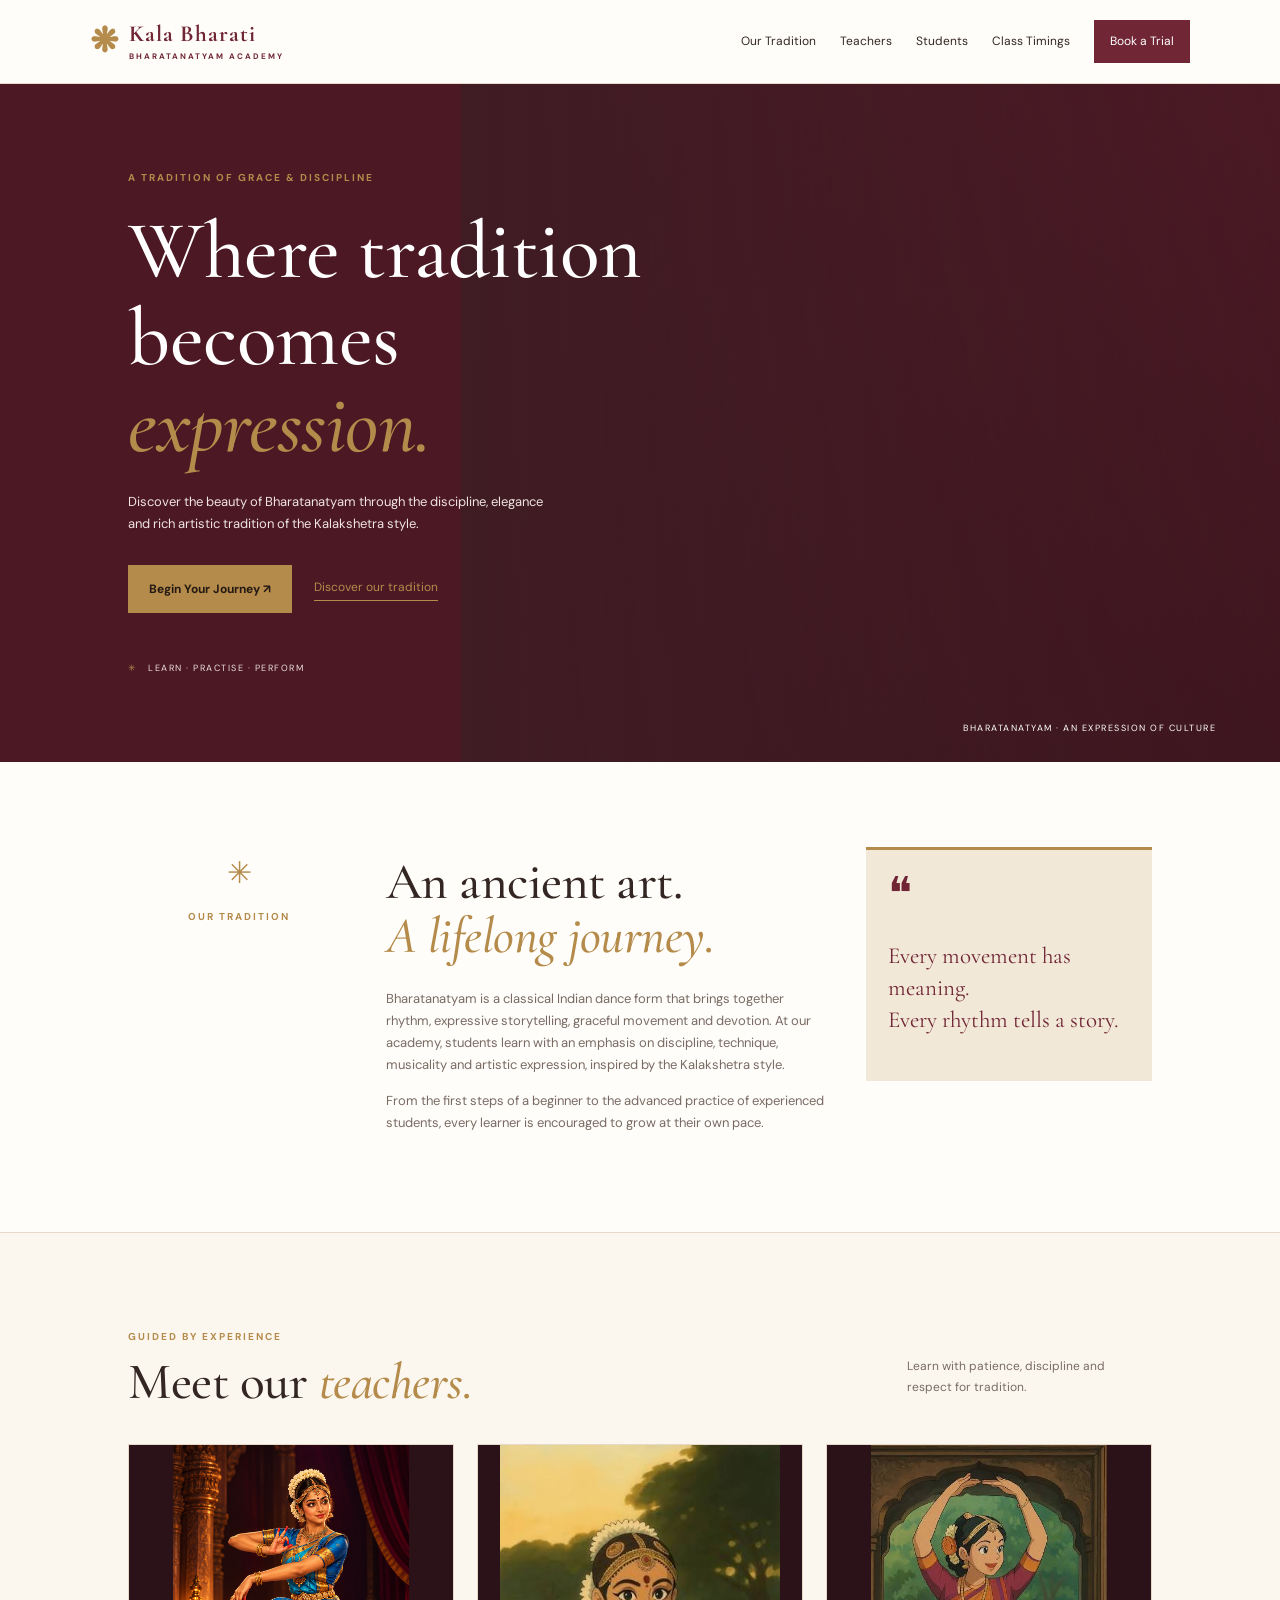
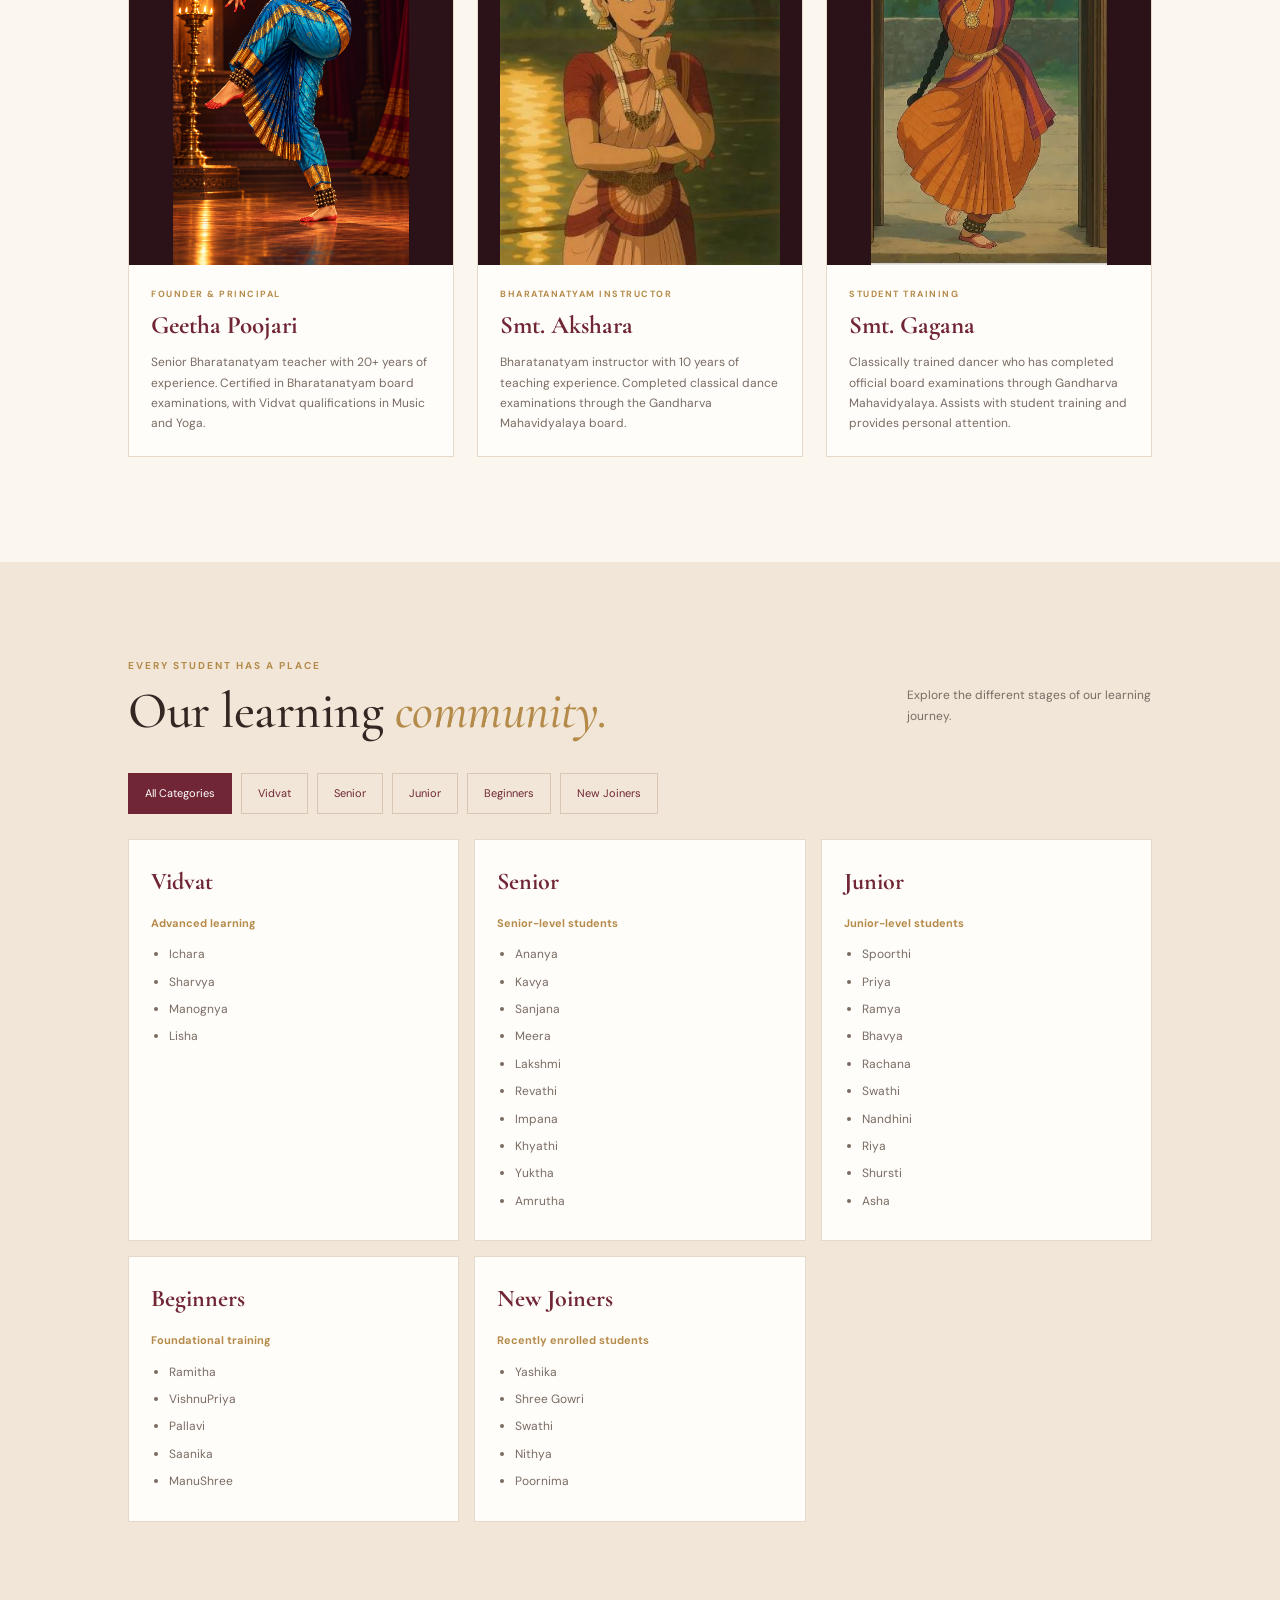
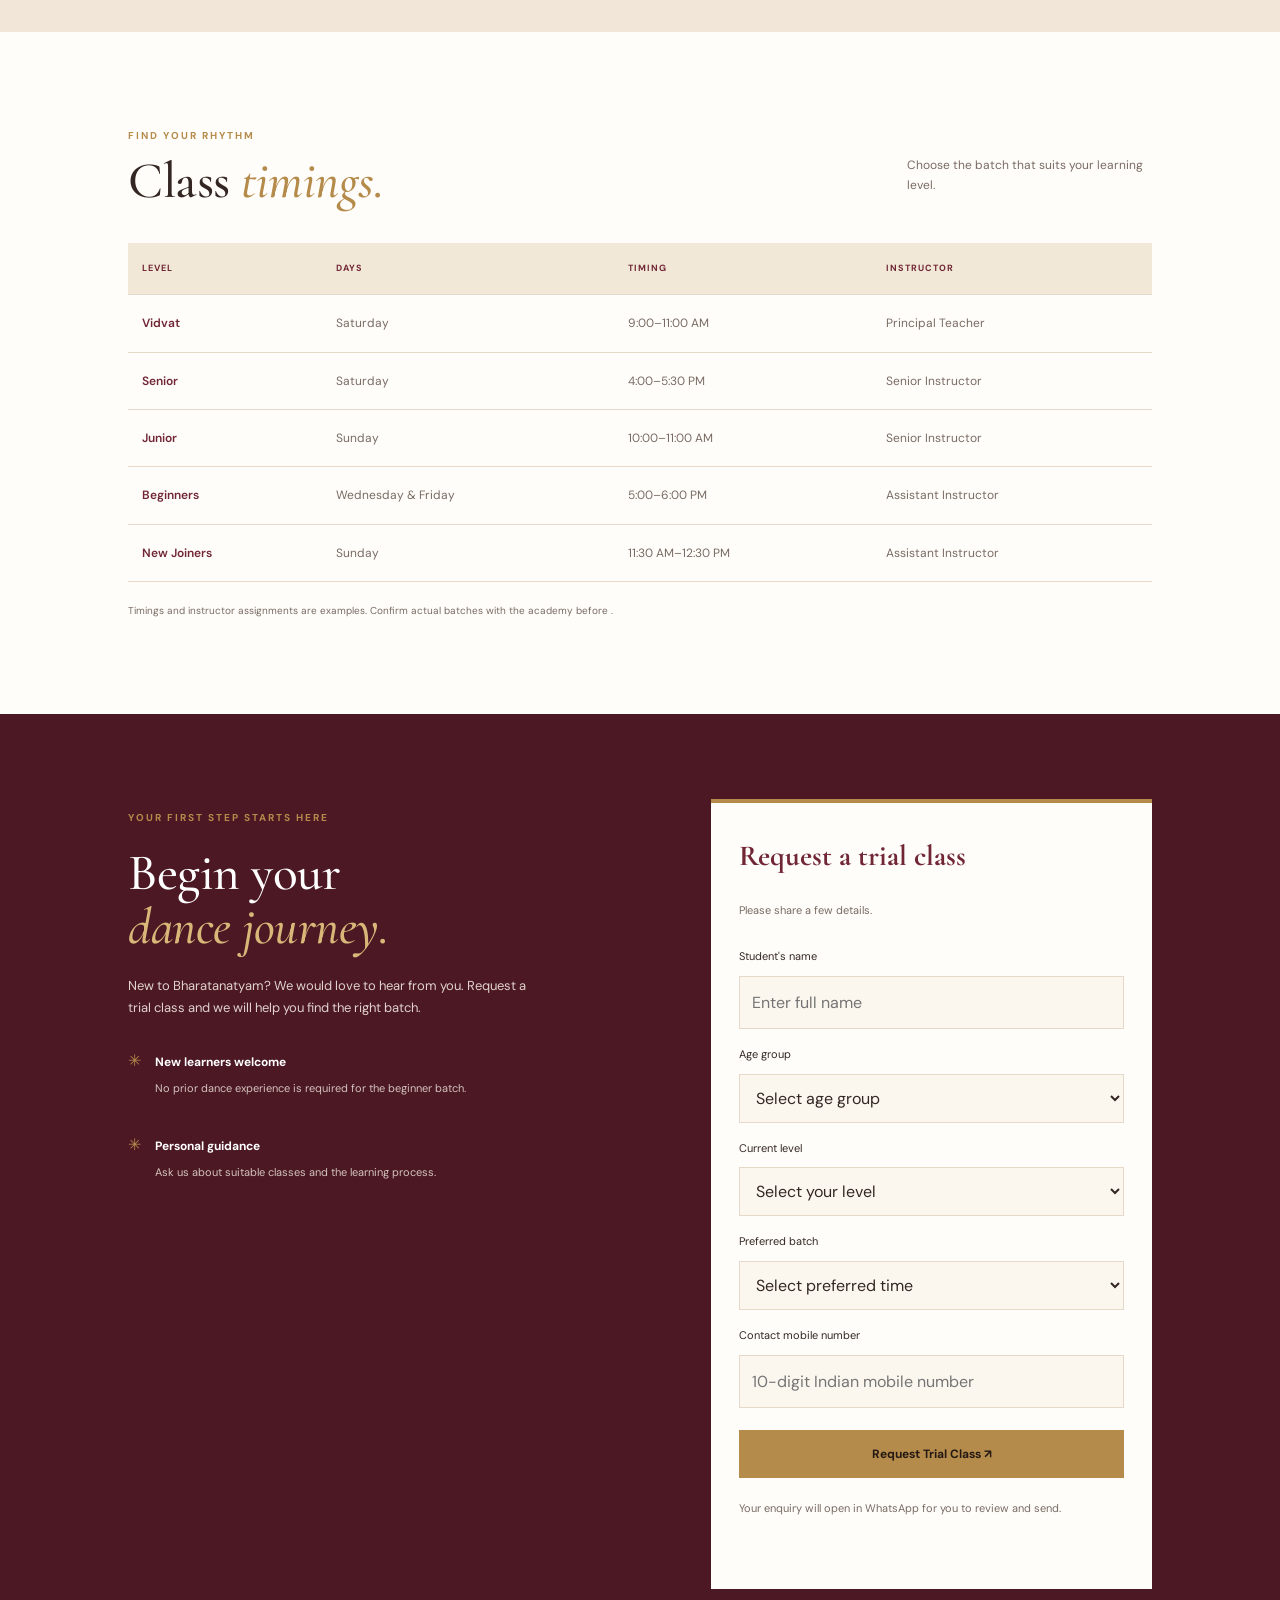
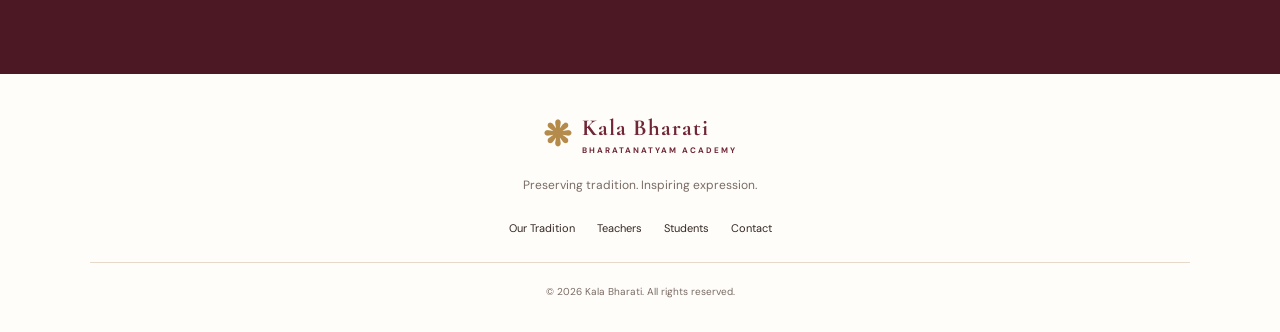
==== index.html @ cfa662b7 "Add files via upload Add academy website" ====
<!DOCTYPE html>
<html lang="en">
<head>
  <meta charset="UTF-8">
  <meta name="viewport" content="width=device-width, initial-scale=1.0">
  <meta name="theme-color" content="#681f2b">
  <meta name="description" content="Explore Bharatanatyam in the Kalakshetra style. Discover our teachers, student levels, class timings and trial classes.">

  <title>Kala Bharati | Bharatanatyam Academy</title>

  <link rel="preconnect" href="https://fonts.googleapis.com">
  <link rel="preconnect" href="https://fonts.gstatic.com" crossorigin>
  <link href="https://fonts.googleapis.com/css2?family=Cormorant+Garamond:wght@400;500;600;700&family=DM+Sans:wght@400;500;600;700&display=swap" rel="stylesheet">

  <link rel="stylesheet" href="style.css">
  <script src="script.js" defer></script>
</head>

<body>
  <header class="header">
    <a class="brand" href="#home">
      <span class="brand-symbol">❋</span>
      <span>Kala Bharati<small>BHARATANATYAM ACADEMY</small></span>
    </a>

    <button class="menu-toggle" id="menuToggle"
      aria-label="Open navigation" aria-expanded="false"
      aria-controls="navigation">☰</button>

    <nav id="navigation" class="navigation">
      <a href="#about">Our Tradition</a>
      <a href="#teachers">Teachers</a>
      <a href="#students">Students</a>
      <a href="#schedule">Class Timings</a>
      <a class="nav-button" href="#booking">Book a Trial</a>
    </nav>
  </header>

  <main>
    <section class="hero" id="home">
      <div class="hero-image" role="img"
        aria-label="Traditional Indian classical dance performance"></div>

      <div class="hero-content">
        <p class="eyebrow">A TRADITION OF GRACE & DISCIPLINE</p>
        <h1>Where tradition<br>becomes <em>expression.</em></h1>
        <p class="hero-description">
          Discover the beauty of Bharatanatyam through the
          discipline, elegance and rich artistic tradition of
          the Kalakshetra style.
        </p>

        <div class="hero-actions">
          <a class="button button-gold" href="#booking">Begin Your Journey ↗</a>
          <a class="text-link" href="#about">Discover our tradition</a>
        </div>

        <div class="hero-note">
          <span>✳</span> LEARN · PRACTISE · PERFORM
        </div>
      </div>

      <div class="hero-caption">BHARATANATYAM · AN EXPRESSION OF CULTURE</div>
    </section>

    <section class="welcome section" id="about">
      <div class="section-label">
        <span class="ornament">✳</span>
        <p class="eyebrow">OUR TRADITION</p>
      </div>

      <div class="welcome-content">
        <h2>An ancient art.<br><em>A lifelong journey.</em></h2>
        <p>
          Bharatanatyam is a classical Indian dance form that brings
          together rhythm, expressive storytelling, graceful movement
          and devotion. At our academy, students learn with an emphasis
          on discipline, technique, musicality and artistic expression,
          inspired by the Kalakshetra style.
        </p>
        <p>
          From the first steps of a beginner to the advanced practice
          of experienced students, every learner is encouraged to grow
          at their own pace.
        </p>
      </div>

      <div class="welcome-note">
        <span class="note-symbol">❝</span>
        <p>Every movement has meaning.<br>Every rhythm tells a story.</p>
      </div>
    </section>

    <section class="teachers section" id="teachers">
      <div class="section-heading">
        <div>
          <p class="eyebrow">GUIDED BY EXPERIENCE</p>
          <h2>Meet our <em>teachers.</em></h2>
        </div>
        <p>Learn with patience, discipline and respect for tradition.</p>
      </div>

      <div id="teacherList" class="teacher-grid"></div>
      <p class="small-note">
        
    </section>

    <section class="students section" id="students">
      <div class="section-heading">
        <div>
          <p class="eyebrow">EVERY STUDENT HAS A PLACE</p>
          <h2>Our learning <em>community.</em></h2>
        </div>
        <p>Explore the different stages of our learning journey.</p>
      </div>

      <div id="categoryFilters" class="category-filters"></div>
      <div id="studentList" class="student-grid"></div>

      <p class="privacy-note">
        
      </p>
    </section>

    <section class="schedule section" id="schedule">
      <div class="section-heading">
        <div>
          <p class="eyebrow">FIND YOUR RHYTHM</p>
          <h2>Class <em>timings.</em></h2>
        </div>
        <p>Choose the batch that suits your learning level.</p>
      </div>

      <div class="table-wrapper">
        <table>
          <thead>
            <tr>
              <th>LEVEL</th>
              <th>DAYS</th>
              <th>TIMING</th>
              <th>INSTRUCTOR</th>
            </tr>
          </thead>
          <tbody id="scheduleBody"></tbody>
        </table>
      </div>

      <p class="small-note">
        Timings and instructor assignments are examples. Confirm actual
        batches with the academy before .
      </p>
    </section>

    <section class="booking section" id="booking">
      <div class="booking-intro">
        <p class="eyebrow">YOUR FIRST STEP STARTS HERE</p>
        <h2>Begin your<br><em>dance journey.</em></h2>
        <p>
          New to Bharatanatyam? We would love to hear from you.
          Request a trial class and we will help you find the right batch.
        </p>

        <div class="booking-detail">
          <span>✳</span>
          <div>
            <strong>New learners welcome</strong>
            <p>No prior dance experience is required for the beginner batch.</p>
          </div>
        </div>

        <div class="booking-detail">
          <span>✳</span>
          <div>
            <strong>Personal guidance</strong>
            <p>Ask us about suitable classes and the learning process.</p>
          </div>
        </div>
      </div>

      <form id="bookingForm" class="booking-form">
        <h3>Request a trial class</h3>
        <p class="form-intro">Please share a few details.</p>

        <label for="studentName">Student's name</label>
        <input id="studentName" name="studentName"
          type="text" maxlength="80" autocomplete="name"
          placeholder="Enter full name" required>

        <label for="ageGroup">Age group</label>
        <select id="ageGroup" name="ageGroup" required>
          <option value="">Select age group</option>
          <option>Below 8 years</option>
          <option>8–12 years</option>
          <option>13–17 years</option>
          <option>18 years and above</option>
        </select>

        <label for="experience">Current level</label>
        <select id="experience" name="experience" required>
          <option value="">Select your level</option>
          <option>New Joiner</option>
          <option>Beginner</option>
          <option>Junior</option>
          <option>Senior</option>
          <option>Vidvat</option>
          <option>New to Bharatanatyam</option>
        </select>

        <label for="preferredTime">Preferred batch</label>
        <select id="preferredTime" name="preferredTime" required>
          <option value="">Select preferred time</option>
          <option>Weekday morning</option>
          <option>Weekday evening</option>
          <option>Weekend morning</option>
          <option>Weekend evening</option>
          <option>Flexible</option>
        </select>

        <label for="phone">Contact mobile number</label>
        <input id="phone" name="phone" type="tel"
          inputmode="numeric" maxlength="10"
          pattern="[6-9][0-9]{9}"
          placeholder="10-digit Indian mobile number" required>

        <button class="button button-gold submit-button" type="submit">
          Request Trial Class ↗
        </button>

        <p class="form-note">
          Your enquiry will open in WhatsApp for you to review and send.
        </p>
        <p id="formMessage" class="form-message" role="status"></p>
      </form>
    </section>
  </main>

  <footer class="footer">
    <a class="brand footer-brand" href="#home">
      <span class="brand-symbol">❋</span>
      <span>Kala Bharati<small>BHARATANATYAM ACADEMY</small></span>
    </a>

    <p>Preserving tradition. Inspiring expression.</p>

    <div class="footer-links">
      <a href="#about">Our Tradition</a>
      <a href="#teachers">Teachers</a>
      <a href="#students">Students</a>
      <a href="#booking">Contact</a>
    </div>

    <p class="copyright">
      © <span id="year"></span>   Kala Bharati. All rights reserved.
    </p>
  </footer>
</body>
</html>
---- style.css ----
:root {
  --maroon: #702635;
  --maroon-dark: #4b1824;
  --gold: #b58b4b;
  --ivory: #fbf7ef;
  --cream: #f2e8d8;
  --ink: #342723;
  --muted: #796b64;
  --line: #e6d9c9;
  --white: #fffdf9;
  --serif: "Cormorant Garamond", Georgia, serif;
  --sans: "DM Sans", Arial, sans-serif;
}

* {
  box-sizing: border-box;
}

html {
  scroll-behavior: smooth;
  scroll-padding-top: 90px;
}

body {
  margin: 0;
  background: var(--ivory);
  color: var(--ink);
  font-family: var(--sans);
  line-height: 1.7;
}

a {
  color: inherit;
  text-decoration: none;
}

button, input, select {
  font: inherit;
}

button, a {
  -webkit-tap-highlight-color: transparent;
}

a:focus-visible, button:focus-visible,
input:focus-visible, select:focus-visible {
  outline: 2px solid var(--gold);
  outline-offset: 4px;
}

::selection {
  background: var(--maroon);
  color: white;
}

/* Navigation */

.header {
  min-height: 84px;
  padding: 15px 7%;
  display: flex;
  align-items: center;
  justify-content: space-between;
  gap: 25px;
  background: var(--white);
  border-bottom: 1px solid var(--line);
  position: sticky;
  top: 0;
  z-index: 10;
}

.brand {
  display: flex;
  align-items: center;
  gap: 10px;
  color: var(--maroon);
  font-family: var(--serif);
  font-size: 23px;
  font-weight: 700;
  letter-spacing: 1px;
  line-height: 1.1;
}

.brand-symbol {
  color: var(--gold);
  font-size: 34px;
}

.brand small {
  display: block;
  margin-top: 5px;
  font-family: var(--sans);
  font-size: 8px;
  letter-spacing: 2px;
}

.navigation {
  display: flex;
  align-items: center;
  gap: 24px;
  font-size: 12px;
}

.navigation a:not(.nav-button):hover,
.footer-links a:hover {
  color: var(--maroon);
}

.nav-button {
  padding: 11px 16px;
  color: white;
  background: var(--maroon);
}

.nav-button:hover {
  background: var(--maroon-dark);
}

.menu-toggle {
  display: none;
  padding: 8px 12px;
  background: transparent;
  border: 1px solid var(--line);
  color: var(--maroon);
  cursor: pointer;
}

/* Hero */

.hero {
  position: relative;
  min-height: 620px;
  display: flex;
  align-items: center;
  overflow: hidden;
  background: var(--maroon-dark);
  color: white;
}

.hero-image {
  position: absolute;
  inset: 0 0 0 36%;
  background-image:
    linear-gradient(90deg, var(--maroon-dark), rgba(75,24,36,.72) 30%, rgba(75,24,36,.1)),
    linear-gradient(0deg, rgba(38,13,20,.3), transparent),
    url("https://images.unsplash.com/photo-1504609813442-a8924e83f76e?auto=format&fit=crop&w=1600&q=85");
  background-position: center;
  background-size: cover;
  filter: saturate(.7);
}

.hero-content {
  position: relative;
  z-index: 1;
  width: min(680px, 85%);
  padding: 75px 0 85px 10%;
}

.eyebrow {
  color: var(--gold);
  font-size: 10px;
  font-weight: 700;
  letter-spacing: 2px;
}

.hero h1, h2 {
  font-family: var(--serif);
  font-weight: 500;
  line-height: 1.06;
  letter-spacing: -.5px;
}

.hero h1 {
  font-size: clamp(50px, 6.5vw, 82px);
  margin: 22px 0;
}

.hero h1 em, h2 em {
  color: var(--gold);
  font-weight: 500;
}

.hero-description {
  max-width: 430px;
  color: #f0e4df;
  font-size: 13px;
}

.hero-actions {
  display: flex;
  flex-wrap: wrap;
  align-items: center;
  gap: 22px;
  margin-top: 30px;
}

.button {
  display: inline-flex;
  justify-content: center;
  align-items: center;
  padding: 13px 20px;
  border: 1px solid transparent;
  font-size: 12px;
  font-weight: 700;
  cursor: pointer;
  transition: background .2s, transform .2s;
}

.button:hover {
  transform: translateY(-2px);
}

.button-gold {
  background: var(--gold);
  color: #241913;
}

.button-gold:hover {
  background: #d4b47c;
}

.text-link {
  color: var(--gold);
  font-size: 12px;
  border-bottom: 1px solid var(--gold);
  padding-bottom: 3px;
}

.hero-note {
  margin-top: 48px;
  font-size: 9px;
  letter-spacing: 1.5px;
  color: #eee1d8;
}

.hero-note span {
  color: var(--gold);
  margin-right: 7px;
}

.hero-caption {
  position: absolute;
  right: 5%;
  bottom: 25px;
  font-size: 9px;
  letter-spacing: 1.5px;
}

/* Shared sections */

.section {
  padding: 85px 10%;
}

.section-heading {
  display: flex;
  align-items: end;
  justify-content: space-between;
  gap: 25px;
  margin-bottom: 35px;
}

.section-heading h2,
.welcome h2,
.booking h2 {
  font-size: clamp(37px, 4vw, 54px);
  margin: 8px 0 0;
}

.section-heading > p {
  color: var(--muted);
  font-size: 12px;
  max-width: 245px;
}

.section-label {
  text-align: center;
}

.ornament {
  color: var(--gold);
  font-size: 30px;
}

.welcome {
  display: grid;
  grid-template-columns: .7fr 1.4fr .9fr;
  align-items: start;
  gap: 35px;
  background: var(--white);
  border-bottom: 1px solid var(--line);
}

.welcome-content > p {
  color: var(--muted);
  font-size: 13px;
}

.welcome-content > p:first-of-type {
  margin-top: 25px;
}

.welcome-note {
  padding: 22px;
  background: var(--cream);
  border-top: 3px solid var(--gold);
}

.note-symbol {
  color: var(--maroon);
  font-family: var(--serif);
  font-size: 45px;
  line-height: 1;
}

.welcome-note p {
  font-family: var(--serif);
  font-size: 23px;
  line-height: 1.4;
  color: var(--maroon);
}

/* Teachers */

.teachers {
  background: var(--ivory);
}

.teacher-grid {
  display: grid;
  grid-template-columns: repeat(3, minmax(0, 1fr));
  gap: 23px;
}

.teacher-card {
  background: var(--white);
  border: 1px solid var(--line);
  min-width: 0;
}


.teacher-image {
  height: 420px;
  background-size: contain;
  background-position: center;
  background-repeat: no-repeat;
  background-color: #2b1118;
}



.teacher-info {
  padding: 22px;
}

.teacher-role {
  color: var(--gold);
  font-size: 9px;
  font-weight: 700;
  letter-spacing: 1.5px;
}

.teacher-info h3 {
  color: var(--maroon);
  font-family: var(--serif);
  font-size: 25px;
  line-height: 1.2;
  margin: 8px 0;
}

.teacher-info p {
  color: var(--muted);
  font-size: 12px;
  margin-bottom: 0;
}

.small-note {
  color: var(--muted);
  font-size: 10px;
  margin-top: 20px;
}

/* Students */

.students {
  background: #f1e6d7;
}

.category-filters {
  display: flex;
  flex-wrap: wrap;
  gap: 9px;
  margin-bottom: 25px;
}

.category-btn {
  padding: 10px 16px;
  border: 1px solid #d9c7b4;
  background: transparent;
  color: var(--maroon);
  font-size: 11px;
  cursor: pointer;
}

.category-btn:hover,
.category-btn.active {
  background: var(--maroon);
  border-color: var(--maroon);
  color: white;
}

.student-grid {
  display: grid;
  grid-template-columns: repeat(3, minmax(0, 1fr));
  gap: 15px;
}

.student-card {
  padding: 22px;
  background: var(--white);
  border: 1px solid var(--line);
  min-width: 0;
}

.student-card h3 {
  color: var(--maroon);
  font-family: var(--serif);
  font-size: 24px;
  margin: 0 0 5px;
}

.student-card .student-count {
  color: var(--gold);
  font-size: 11px;
  font-weight: 700;
}

.student-card ul {
  padding-left: 18px;
  margin-bottom: 0;
  color: var(--muted);
  font-size: 12px;
}

.student-card li {
  margin: 7px 0;
  overflow-wrap: anywhere;
}

.privacy-note {
  font-size: 11px;
  color: var(--muted);
  margin-top: 25px;
}

/* Timetable */

.schedule {
  background: var(--white);
}

.table-wrapper {
  overflow-x: auto;
}

table {
  border-collapse: collapse;
  width: 100%;
  min-width: 560px;
  text-align: left;
}

th, td {
  padding: 18px 14px;
  border-bottom: 1px solid var(--line);
  font-size: 12px;
}

th {
  color: var(--maroon);
  background: var(--cream);
  font-size: 9px;
  letter-spacing: 1px;
}

td {
  color: var(--muted);
}

td:first-child {
  color: var(--maroon);
  font-weight: 600;
}

/* Booking */

.booking {
  display: grid;
  grid-template-columns: 1fr .85fr;
  align-items: start;
  gap: 65px;
  background: var(--maroon-dark);
  color: white;
}

.booking h2 {
  margin: 20px 0;
}

.booking h2 em {
  color: #d8b779;
}

.booking-intro > p:not(.eyebrow) {
  color: #e1d2cd;
  font-size: 13px;
  max-width: 420px;
}

.booking-detail {
  display: flex;
  align-items: start;
  gap: 14px;
  margin-top: 28px;
}

.booking-detail > span {
  color: var(--gold);
}

.booking-detail strong {
  font-size: 12px;
}

.booking-detail p {
  color: #d4c3bd;
  font-size: 11px;
  margin: 5px 0;
}

.booking-form {
  display: flex;
  flex-direction: column;
  gap: 10px;
  padding: 28px;
  background: var(--white);
  color: var(--ink);
  border-top: 4px solid var(--gold);
}

.booking-form h3 {
  font-family: var(--serif);
  font-size: 29px;
  color: var(--maroon);
  margin: 0;
}

.form-intro, .form-note {
  color: var(--muted);
  font-size: 11px;
}

.booking-form label {
  font-size: 11px;
  margin-top: 6px;
}

.booking-form input,
.booking-form select {
  width: 100%;
  min-width: 0;
  padding: 12px;
  border: 1px solid var(--line);
  border-radius: 0;
  background: var(--ivory);
  color: var(--ink);
}

.booking-form input:focus,
.booking-form select:focus {
  outline: 2px solid var(--gold);
  outline-offset: 1px;
}

.submit-button {
  width: 100%;
  margin-top: 12px;
}

.form-message {
  color: var(--maroon);
  font-size: 11px;
  overflow-wrap: anywhere;
}

/* Footer */

.footer {
  padding: 42px 7% 22px;
  background: var(--white);
  text-align: center;
}

.footer-brand {
  display: inline-flex;
  text-align: left;
}

.footer > p {
  color: var(--muted);
  font-size: 12px;
  margin-top: 20px;
}

.footer-links {
  display: flex;
  flex-wrap: wrap;
  justify-content: center;
  gap: 22px;
  font-size: 11px;
  margin: 24px 0;
}

.copyright {
  border-top: 1px solid var(--line);
  padding-top: 20px;
  font-size: 10px !important;
}

/* Responsive layout */

@media (max-width: 1000px) {
  .header {
    padding-inline: 5%;
  }

  .navigation {
    gap: 14px;
    font-size: 11px;
  }

  .section {
    padding: 70px 6%;
  }

  .welcome {
    grid-template-columns: .6fr 1.4fr;
  }

  .welcome-note {
    grid-column: 2;
  }

  .booking {
    gap: 35px;
  }
}

@media (max-width: 700px) {
  .header {
    min-height: 76px;
  }

  .brand {
    font-size: 20px;
  }

  .brand-symbol {
    font-size: 29px;
  }

  .menu-toggle {
    display: block;
  }

  .navigation {
    display: none;
    position: absolute;
    top: 100%;
    left: 0;
    right: 0;
    padding: 22px 6%;
    background: var(--white);
    border-bottom: 1px solid var(--line);
    flex-direction: column;
    align-items: stretch;
    gap: 20px;
  }

  .navigation.open {
    display: flex;
  }

  .navigation .nav-button {
    text-align: center;
  }

  .hero {
    min-height: 620px;
    align-items: end;
  }

  .hero-image {
    inset: 0;
    background-image:
      linear-gradient(0deg, var(--maroon-dark), rgba(75,24,36,.7) 40%, rgba(75,24,36,.1)),
      url("https://images.unsplash.com/photo-1504609813442-a8924e83f76e?auto=format&fit=crop&w=1000&q=80");
    background-position: center;
  }

  .hero-content {
    width: 100%;
    padding: 65px 6% 75px;
  }

  .hero h1 {
    font-size: clamp(46px, 11vw, 65px);
  }

  .hero-caption {
    font-size: 7px;
    right: 4%;
  }

  .section {
    padding: 60px 6%;
  }

  .welcome {
    grid-template-columns: 1fr;
    gap: 18px;
  }

  .section-label {
    text-align: left;
  }

  .welcome-note {
    grid-column: auto;
  }

  .section-heading {
    align-items: start;
    flex-direction: column;
    gap: 8px;
  }

  .teacher-grid {
    grid-template-columns: 1fr;
  }

  .teacher-image {
    height: 300px;
  }

  .student-grid {
    grid-template-columns: repeat(2, minmax(0, 1fr));
  }

  .booking {
    grid-template-columns: 1fr;
    gap: 30px;
  }

  .booking-form {
    padding: 22px;
  }
}

@media (max-width: 420px) {
  .student-grid {
    grid-template-columns: 1fr;
  }

  .category-btn {
    padding: 9px 11px;
  }

  .hero-actions {
    align-items: flex-start;
    flex-direction: column;
  }
}

@media (prefers-reduced-motion: reduce) {
  html {
    scroll-behavior: auto;
  }

  *, *::before, *::after {
    transition: none !important;
  }
}
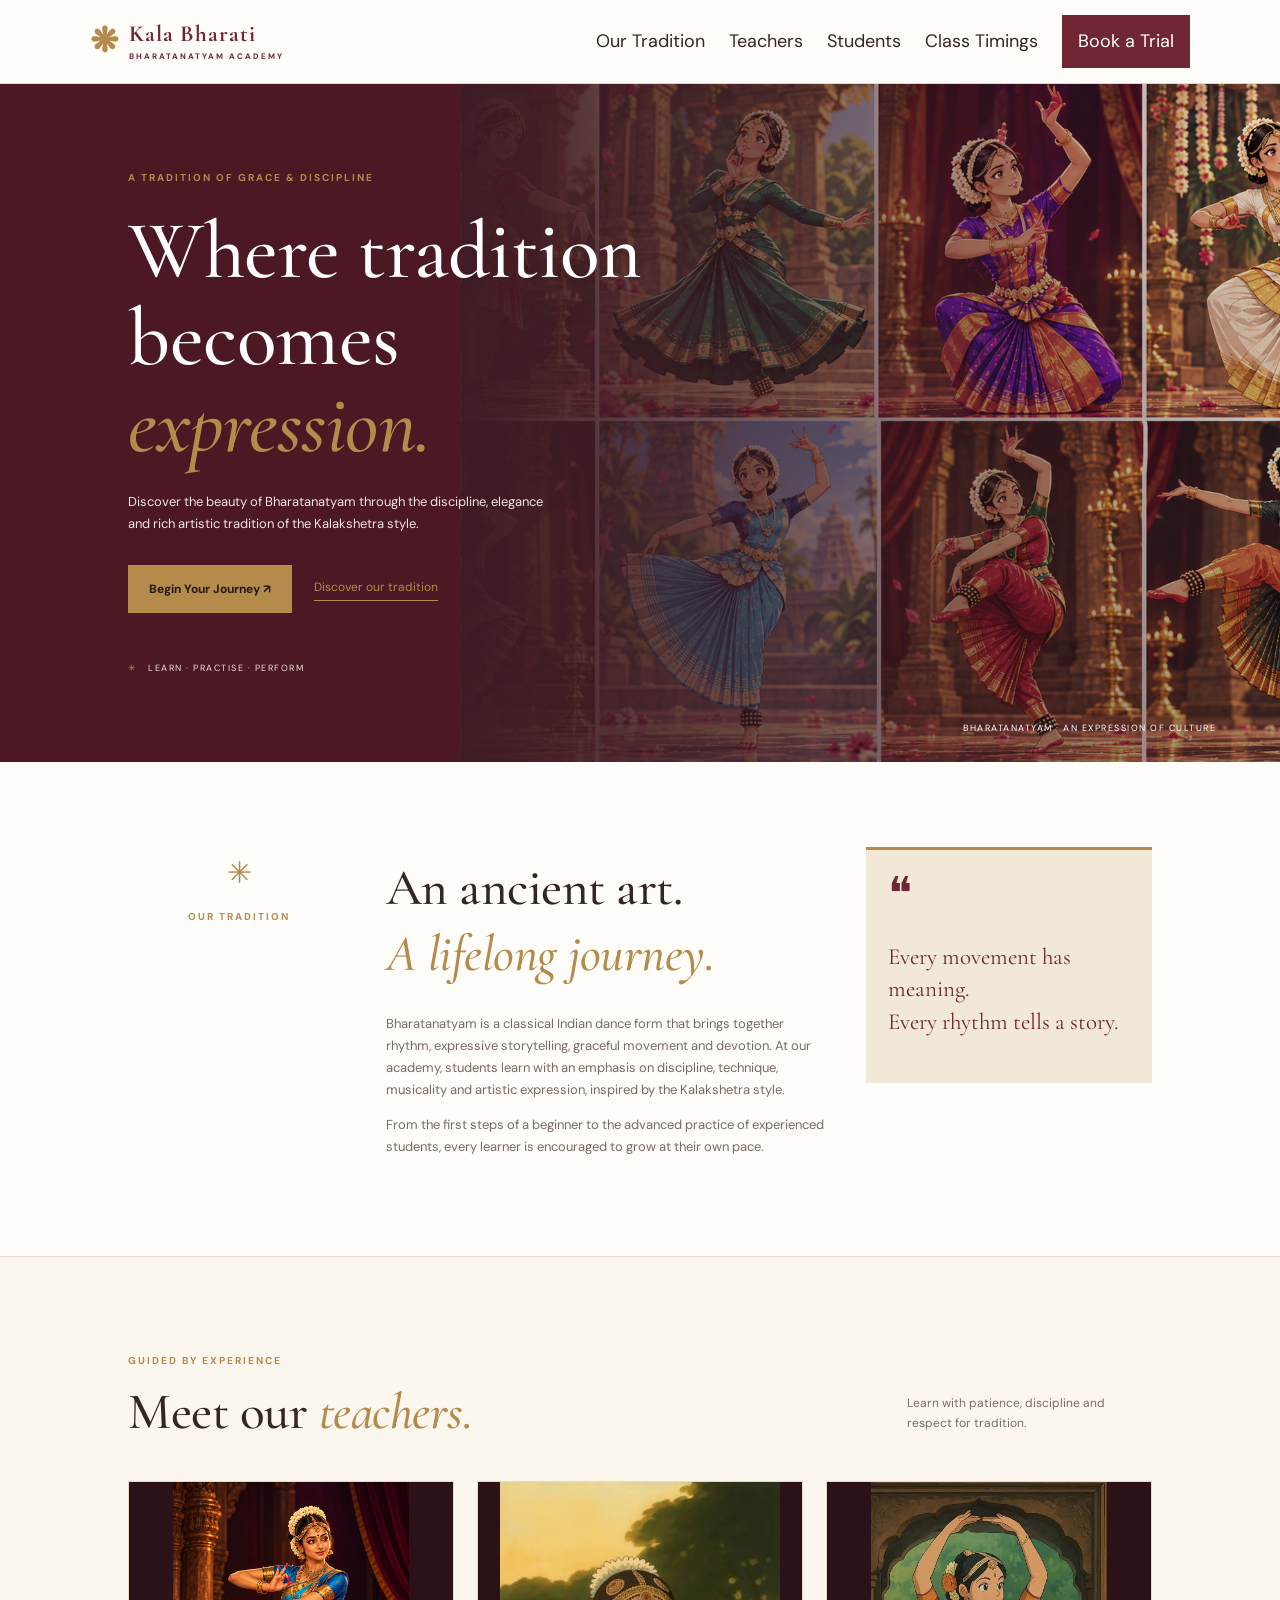
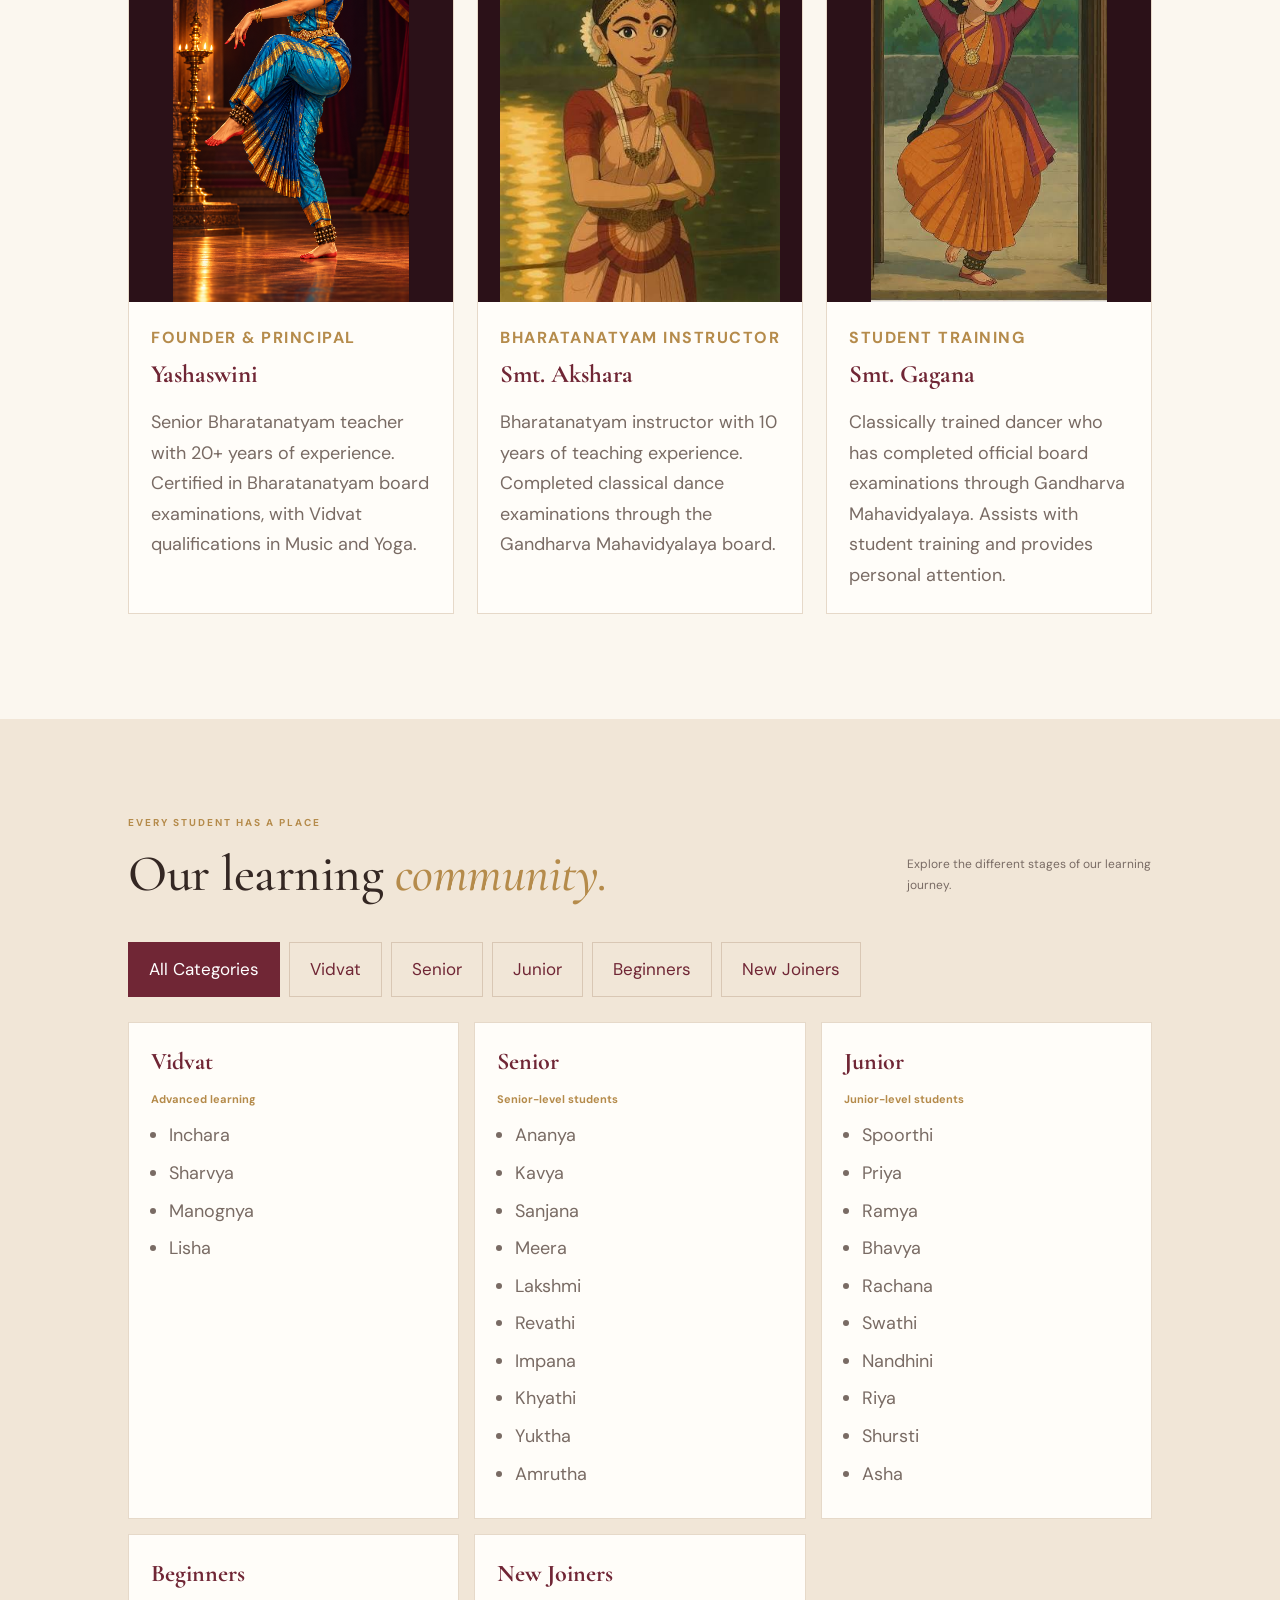
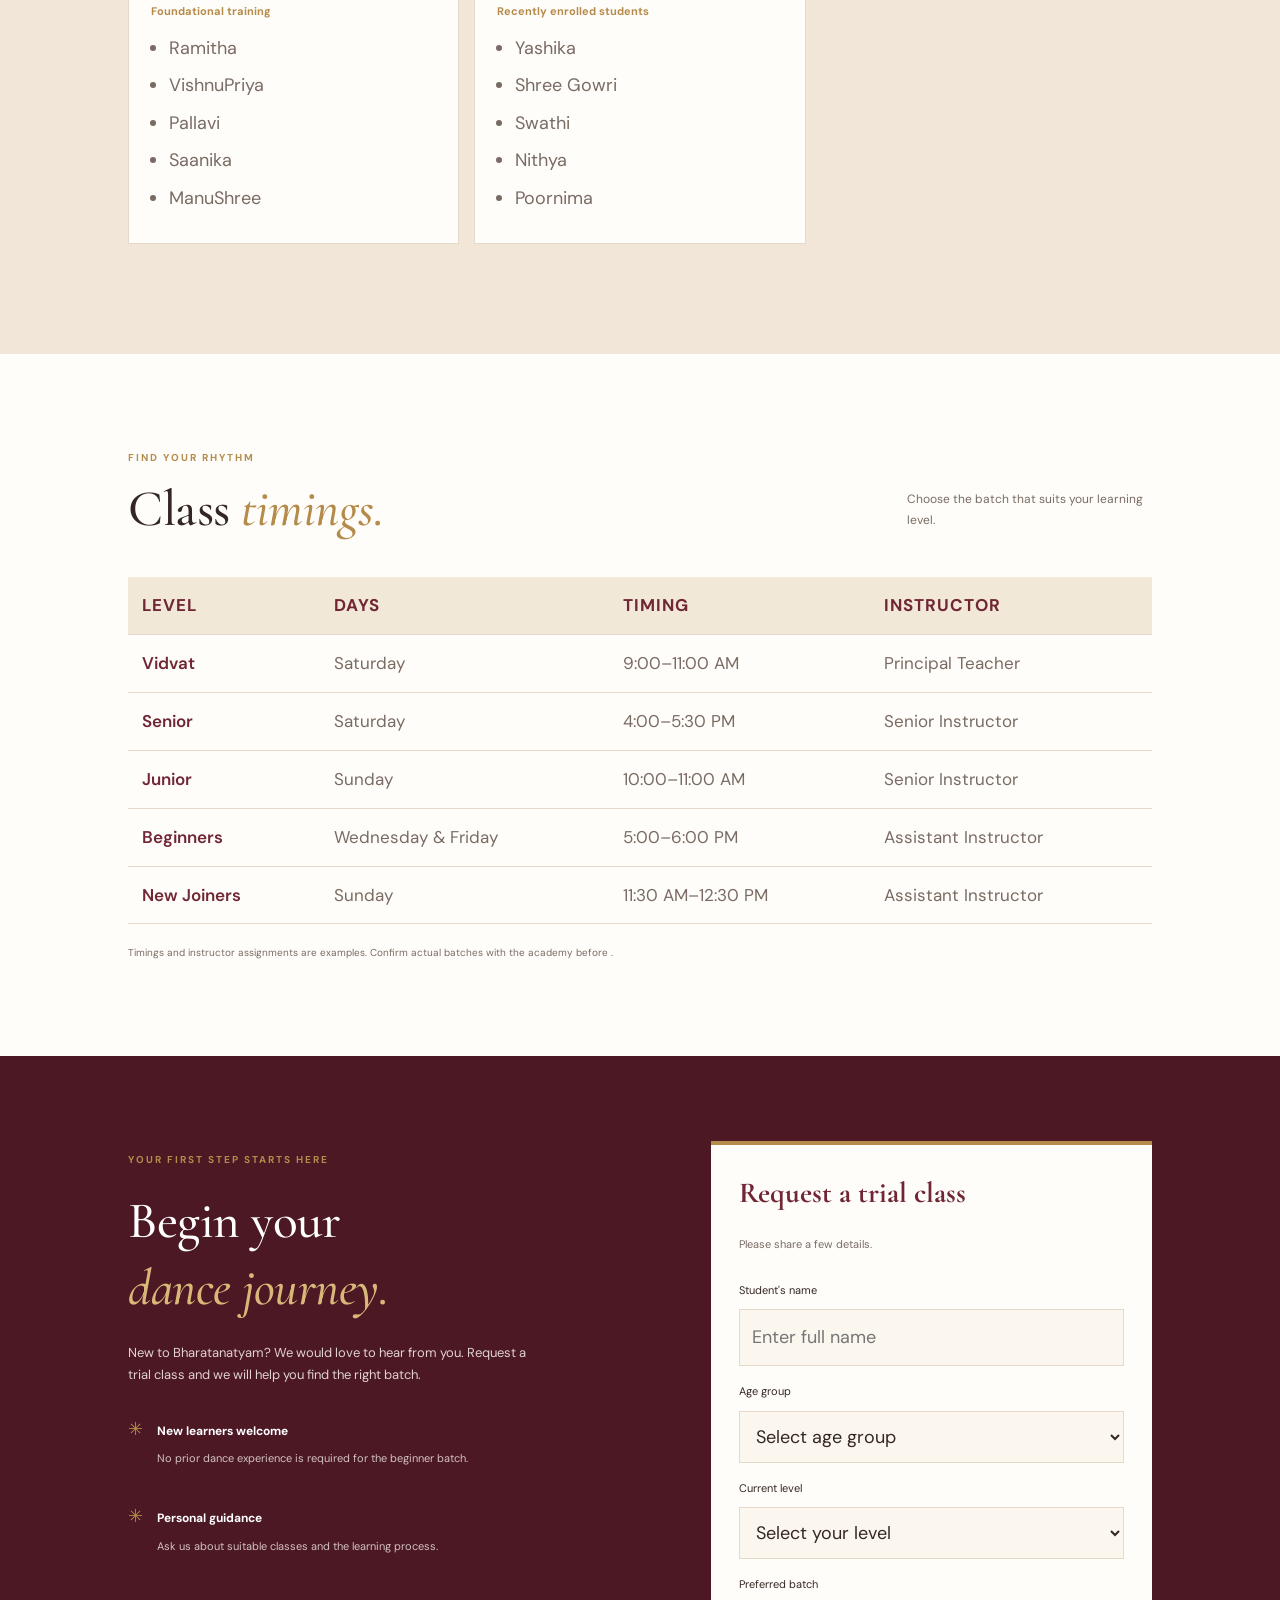
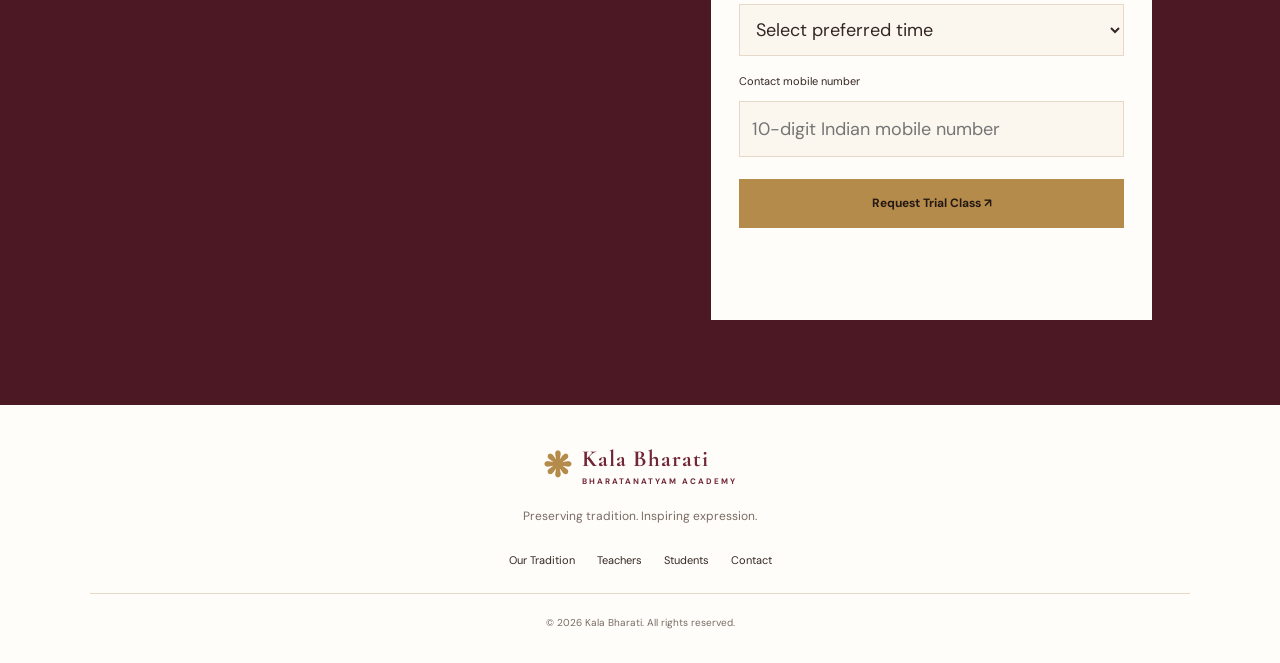
==== commit 89f0ea71: "Add files via upload Update website fonts and booking form" ====
--- a/index.html
+++ b/index.html
@@ -228,7 +228,7 @@
         </button>
 
         <p class="form-note">
-          Your enquiry will open in WhatsApp for you to review and send.
+           
         </p>
         <p id="formMessage" class="form-message" role="status"></p>
       </form>
--- a/style.css
+++ b/style.css
@@ -144,7 +144,7 @@
   background-image:
     linear-gradient(90deg, var(--maroon-dark), rgba(75,24,36,.72) 30%, rgba(75,24,36,.1)),
     linear-gradient(0deg, rgba(38,13,20,.3), transparent),
-    url("https://images.unsplash.com/photo-1504609813442-a8924e83f76e?auto=format&fit=crop&w=1600&q=85");
+    url(" images/background.png");
   background-position: center;
   background-size: cover;
   filter: saturate(.7);
@@ -792,3 +792,93 @@
     transition: none !important;
   }
 }
+
+/* Larger and more readable website fonts */
+
+body {
+  font-size: 18px;
+  line-height: 1.7;
+}
+
+p,
+li,
+label,
+input,
+select,
+textarea {
+  font-size: 18px;
+  line-height: 1.7;
+}
+
+h1 {
+  font-size: clamp(36px, 5vw, 56px);
+  line-height: 1.2;
+}
+
+h2 {
+  font-size: clamp(30px, 4vw, 42px);
+  line-height: 1.3;
+}
+
+h3 {
+  font-size: 24px;
+  line-height: 1.4;
+}
+
+/* Navigation menu */
+#navigation a {
+  font-size: 18px;
+}
+
+/* Teacher and student details */
+.teacher-role,
+.student-count {
+  font-size: 16px;
+}
+
+.teacher-info p,
+.student-card li {
+  font-size: 18px;
+}
+
+/* Class timetable */
+table th,
+table td {
+  font-size: 17px;
+  padding: 14px;
+}
+
+/* Buttons and category filters */
+button,
+.category-btn {
+  font-size: 17px;
+  padding: 12px 20px;
+}
+
+/* Mobile-friendly font sizes */
+@media (max-width: 600px) {
+  body {
+    font-size: 17px;
+  }
+
+  p,
+  li,
+  label,
+  input,
+  select,
+  textarea {
+    font-size: 17px;
+  }
+
+  h1 {
+    font-size: 34px;
+  }
+
+  h2 {
+    font-size: 28px;
+  }
+
+  h3 {
+    font-size: 22px;
+  }
+}
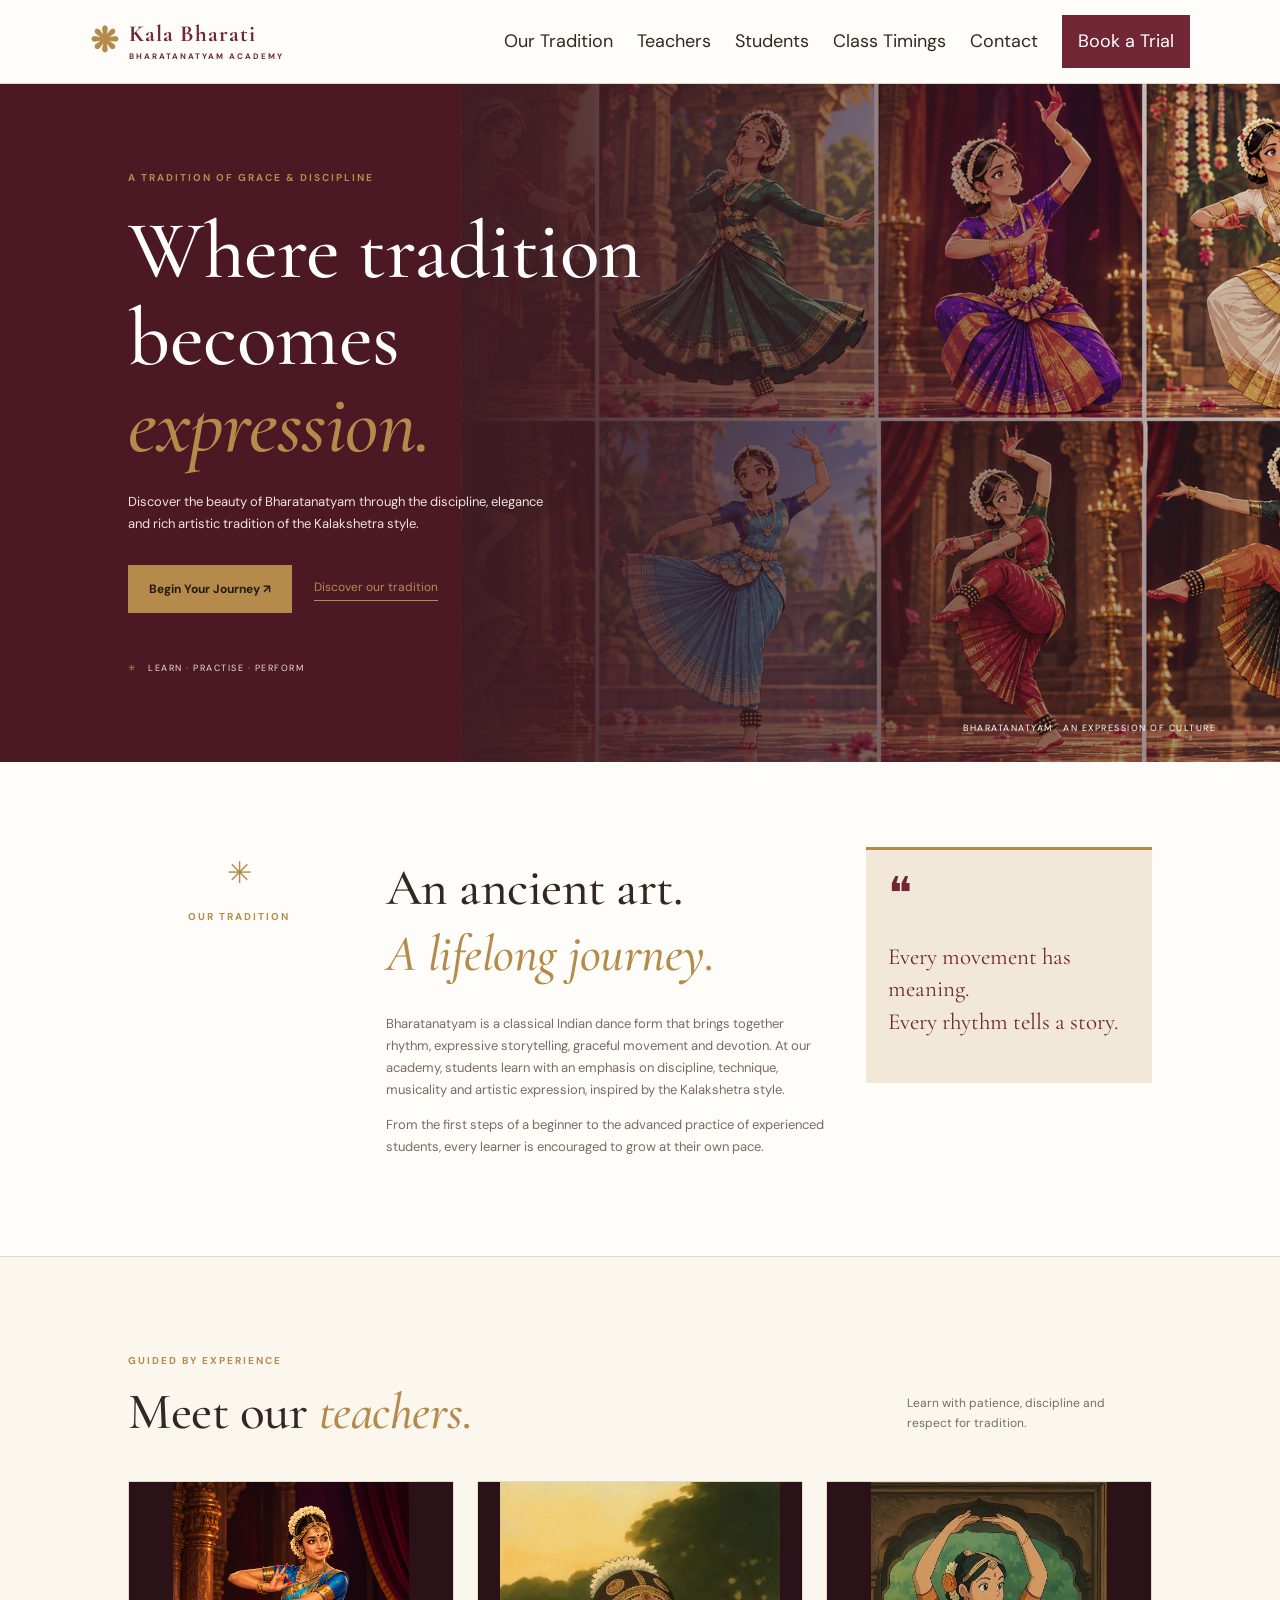
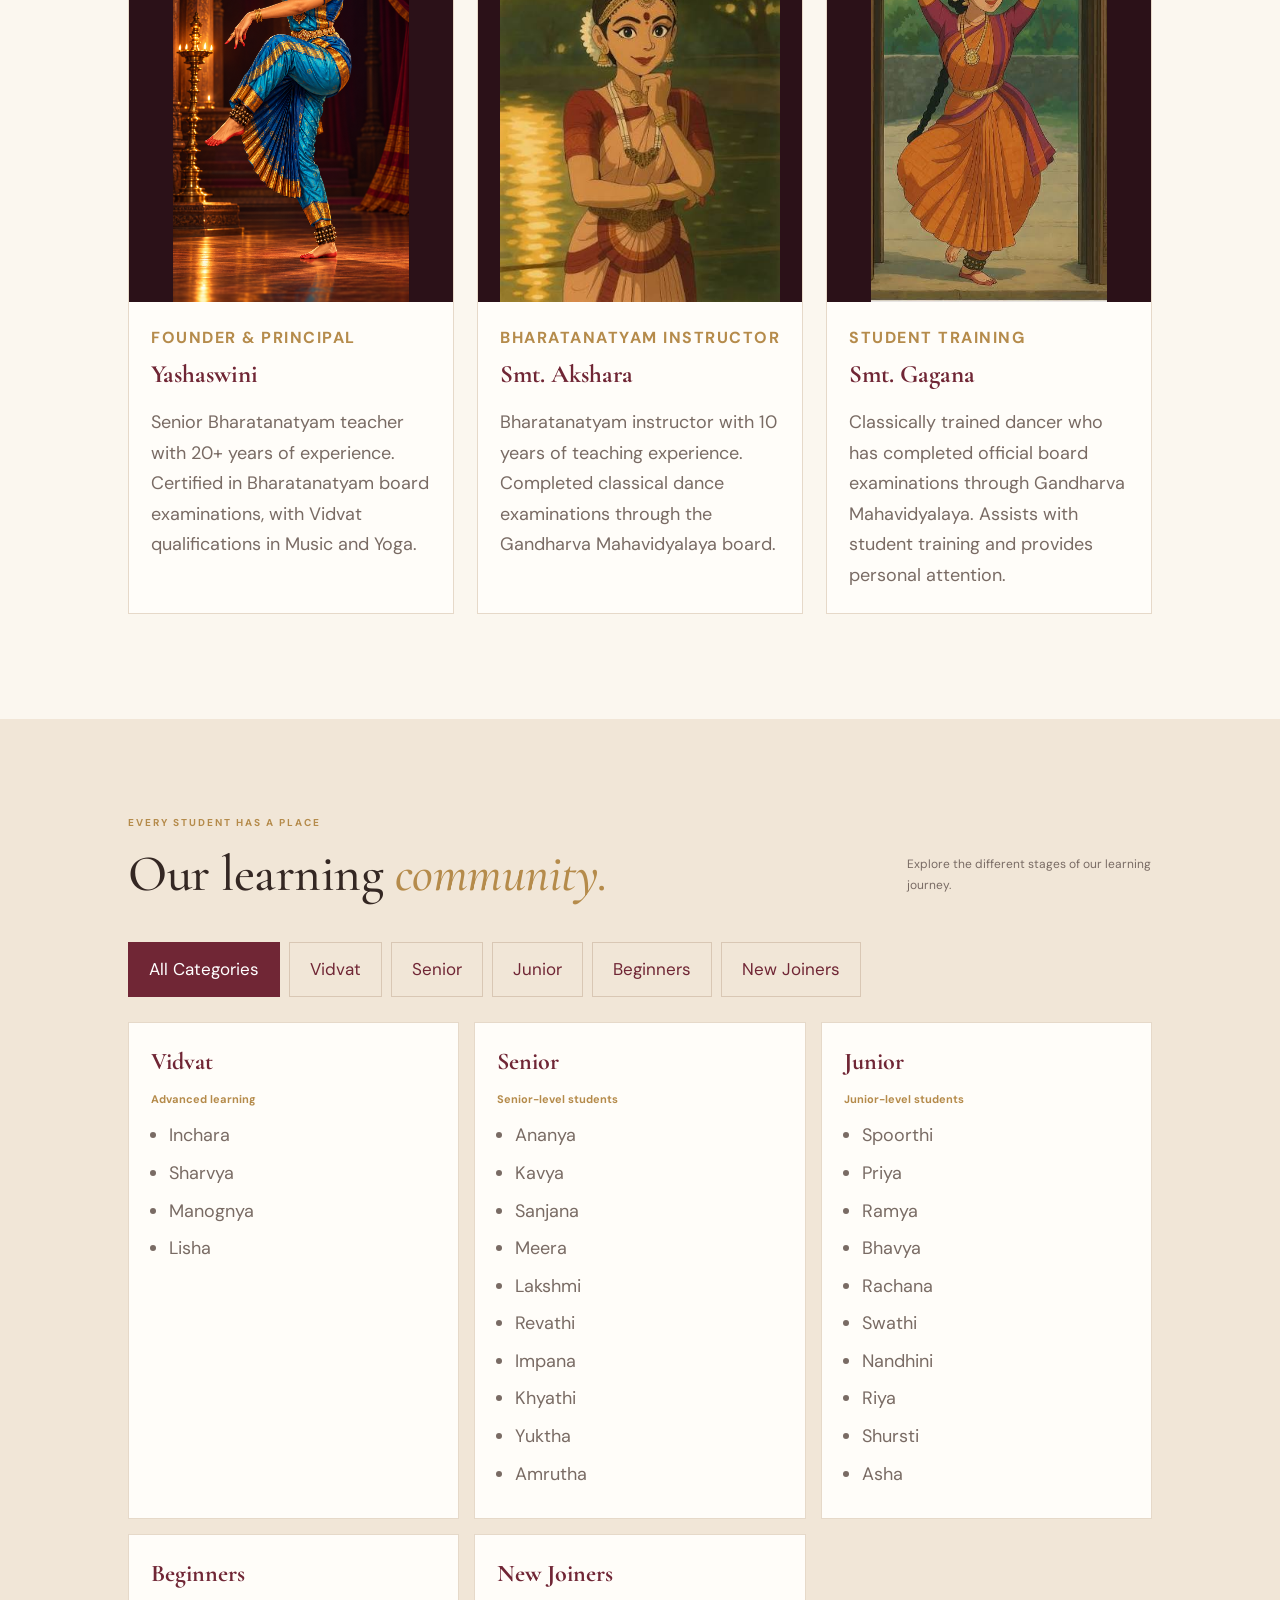
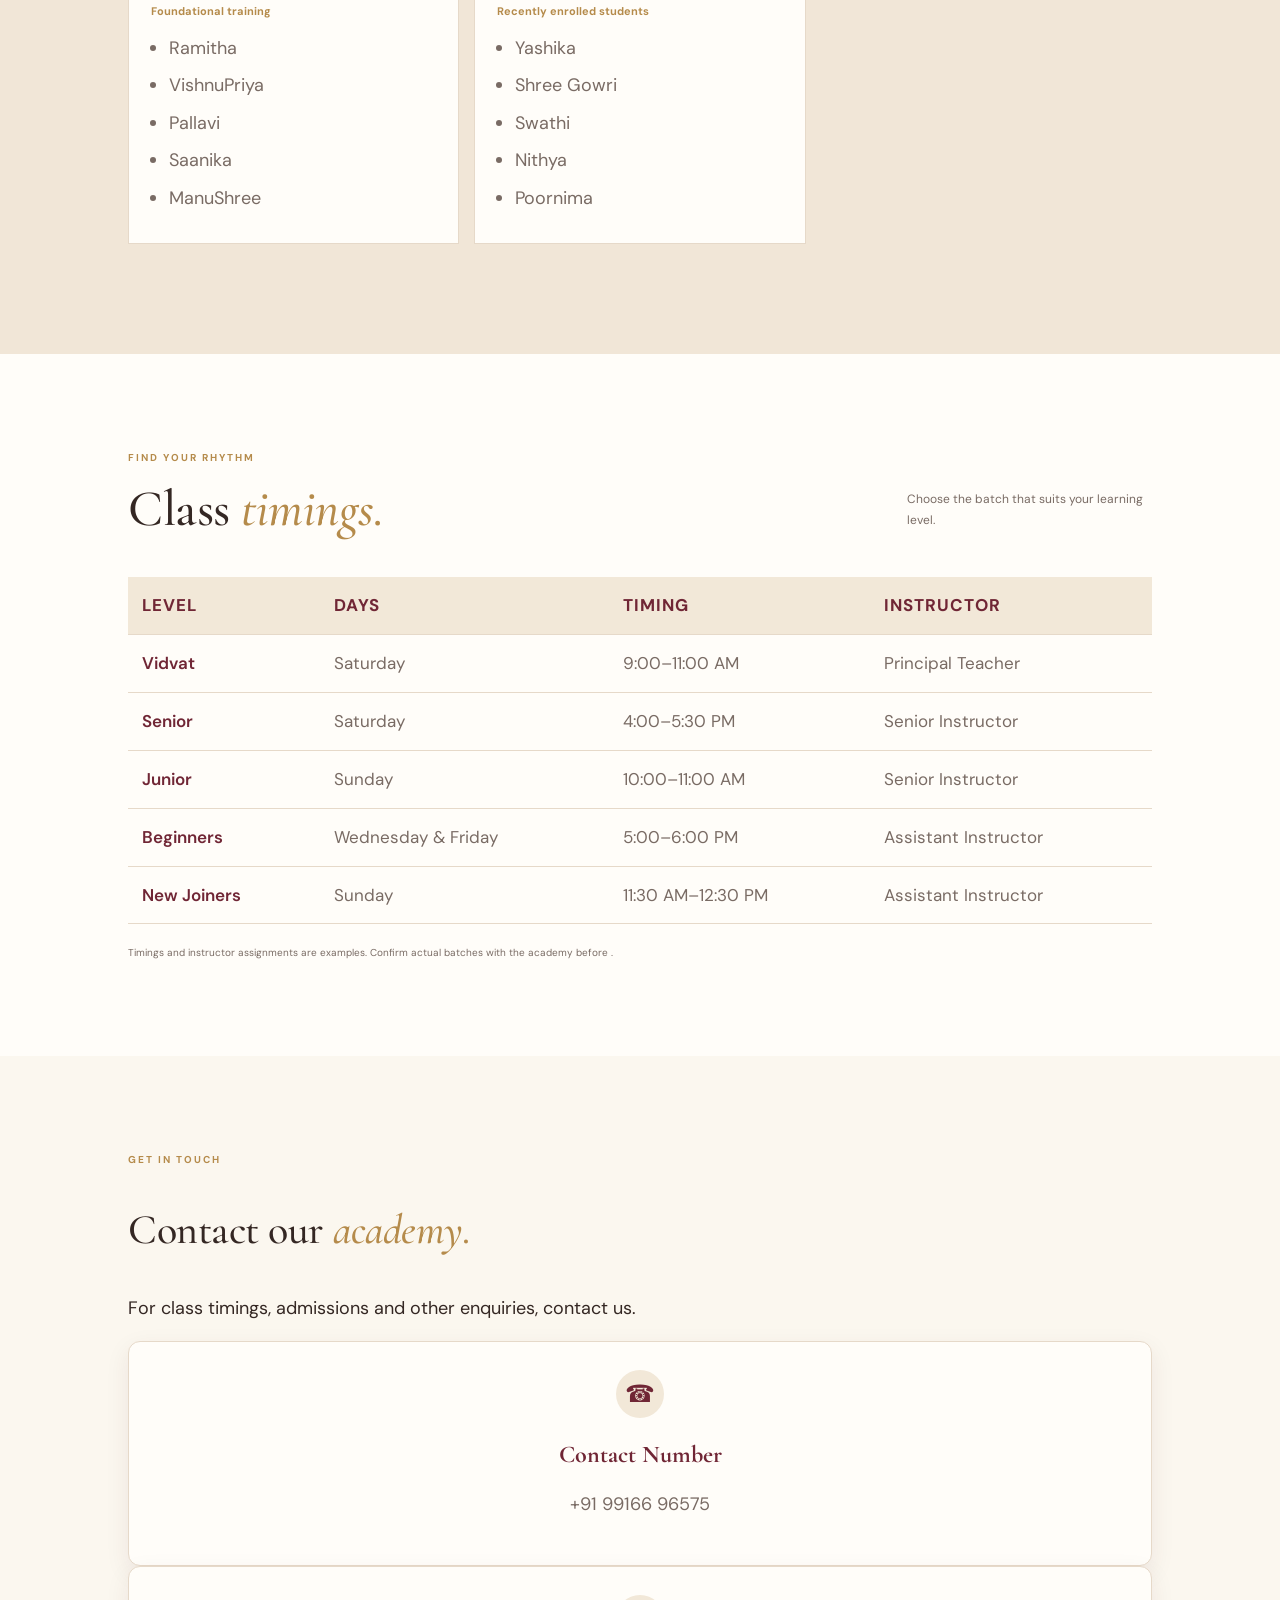
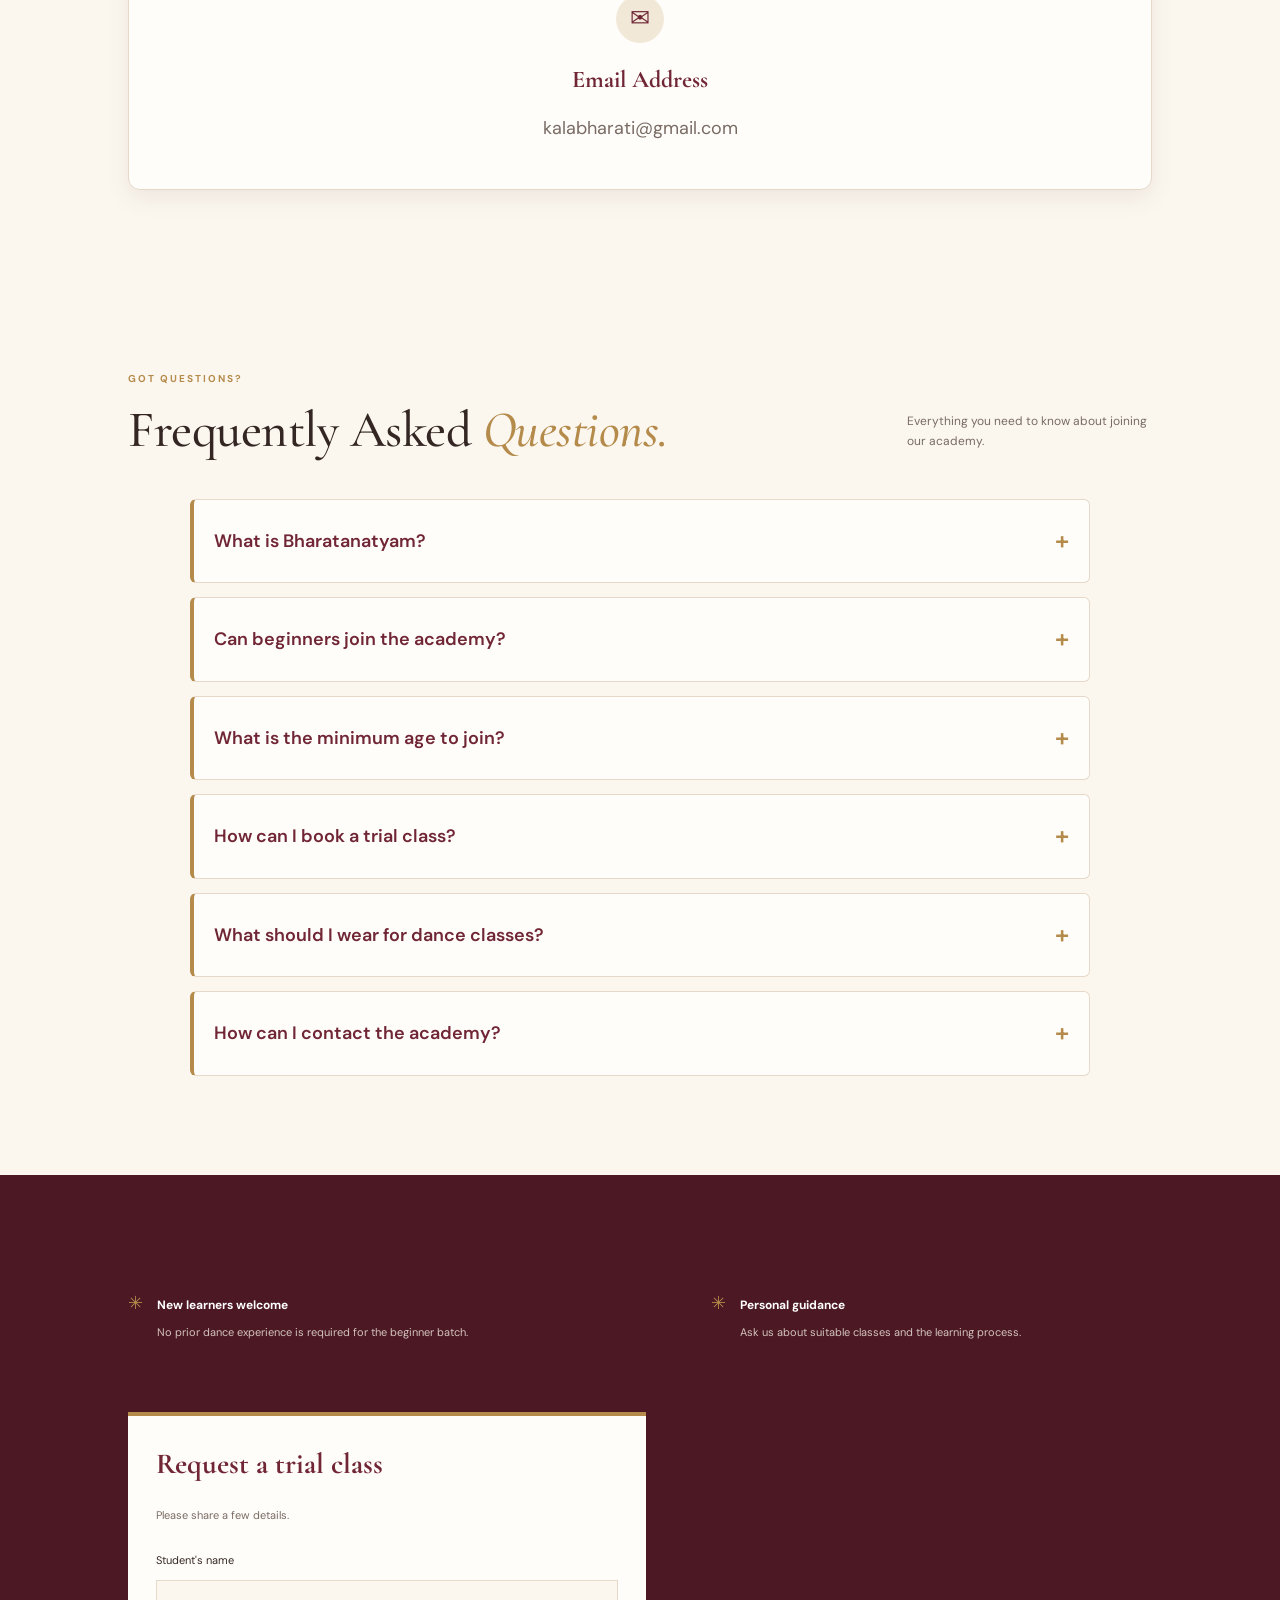
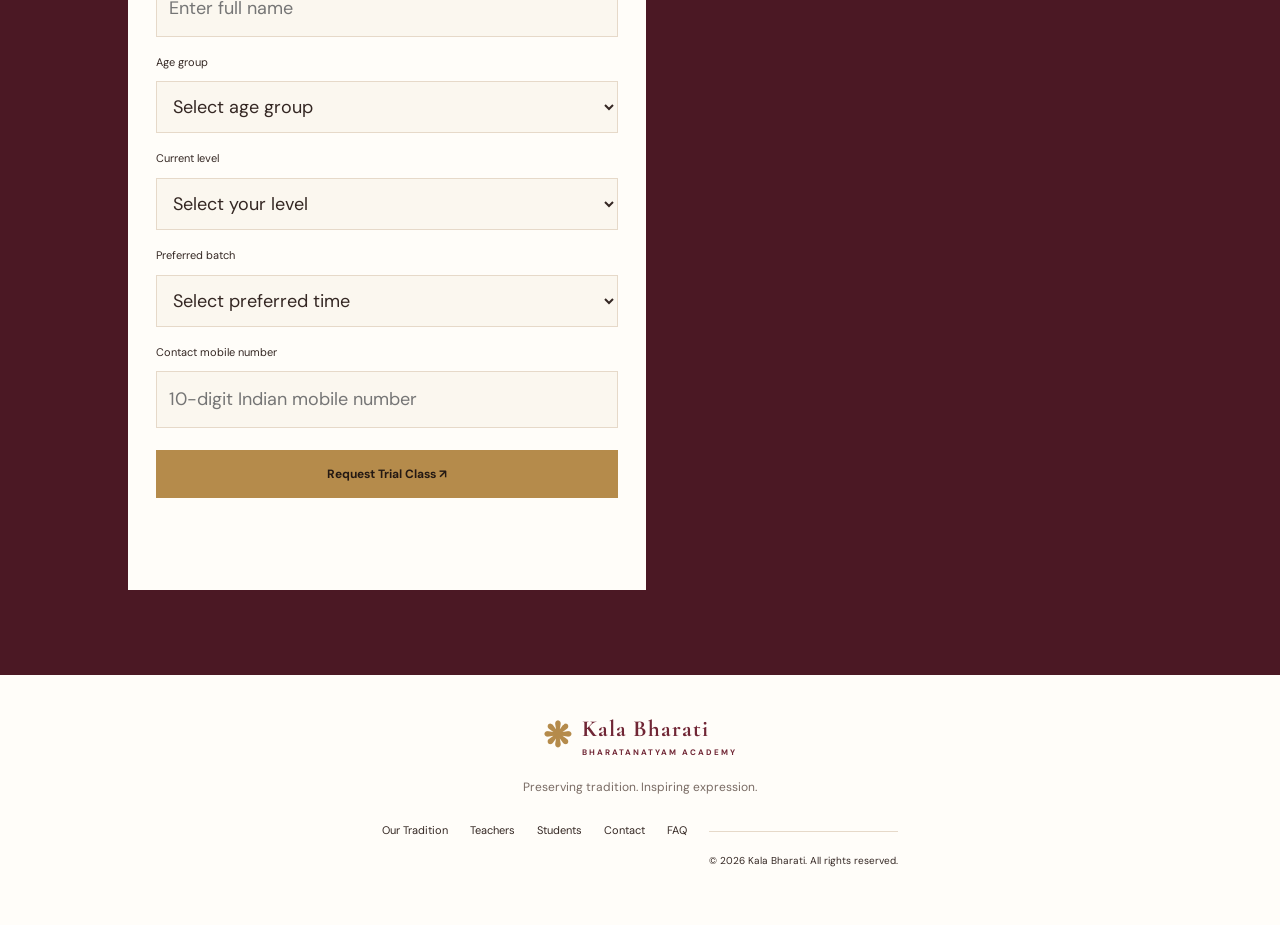
==== commit 56939041: "Add files via upload added extra features" ====
--- a/index.html
+++ b/index.html
@@ -1,4 +1,4 @@
-
+ 
 <!DOCTYPE html>
 <html lang="en">
 <head>
@@ -33,6 +33,7 @@
       <a href="#teachers">Teachers</a>
       <a href="#students">Students</a>
       <a href="#schedule">Class Timings</a>
+      <a href="#contact">Contact</a>
       <a class="nav-button" href="#booking">Book a Trial</a>
     </nav>
   </header>
@@ -152,14 +153,96 @@
       </p>
     </section>
 
+    
+    </section>
+
+    <!-- Institution Contact Information -->
+    <section class="quick-contact section" id="contact">
+      <p class="eyebrow">GET IN TOUCH</p>
+      <h2>Contact our <em>academy.</em></h2>
+      <p>For class timings, admissions and other enquiries, contact us.</p>
+
+      <div class="institution-contact-details">
+        <div class="contact-detail-card">
+          <span class="contact-detail-icon">☎</span>
+          <h3>Contact Number</h3>
+          <p>+91 99166 96575</p>
+        </div>
+        
+
+        <div class="contact-detail-card">
+          <span class="contact-detail-icon">✉</span>
+          <h3>Email Address</h3>
+          <p> kalabharati@gmail.com</p>
+        </div>
+      </div>
+    </section>
+   
+<!-- FAQ Section -->
+<section class="faq-section section" id="faq">
+  <div class="section-heading">
+    <div>
+      <p class="eyebrow">GOT QUESTIONS?</p>
+      <h2>Frequently Asked <em>Questions.</em></h2>
+    </div>
+    <p>Everything you need to know about joining our academy.</p>
+  </div>
+
+  <div class="faq-container">
+
+    <details class="faq-item">
+      <summary>What is Bharatanatyam?</summary>
+      <p>
+        Bharatanatyam is a classical Indian dance form that combines
+        rhythm, expressions, storytelling and graceful movements.
+      </p>
+    </details>
+
+    <details class="faq-item">
+      <summary>Can beginners join the academy?</summary>
+      <p>
+        Yes! Beginners and students with no prior dance experience
+        are welcome to learn from the basics.
+      </p>
+    </details>
+
+    <details class="faq-item">
+      <summary>What is the minimum age to join?</summary>
+      <p>
+        Students can enquire about suitable batches based on their
+        age and learning level.
+      </p>
+    </details>
+
+    <details class="faq-item">
+      <summary>How can I book a trial class?</summary>
+      <p>
+        Fill out the trial-class booking form on our website, and
+        the academy can follow up regarding your enquiry.
+      </p>
+    </details>
+
+    <details class="faq-item">
+      <summary>What should I wear for dance classes?</summary>
+      <p>
+        Wear comfortable clothing that allows free movement.
+        The academy can guide you about the appropriate dance attire.
+      </p>
+    </details>
+
+    <details class="faq-item">
+      <summary>How can I contact the academy?</summary>
+      <p>
+        Visit the Contact section of our website for the academy's
+        contact number and email address.
+      </p>
+    </details>
+
+  </div>
+</section>
+
+
     <section class="booking section" id="booking">
-      <div class="booking-intro">
-        <p class="eyebrow">YOUR FIRST STEP STARTS HERE</p>
-        <h2>Begin your<br><em>dance journey.</em></h2>
-        <p>
-          New to Bharatanatyam? We would love to hear from you.
-          Request a trial class and we will help you find the right batch.
-        </p>
 
         <div class="booking-detail">
           <span>✳</span>
@@ -183,9 +266,20 @@
         <p class="form-intro">Please share a few details.</p>
 
         <label for="studentName">Student's name</label>
-        <input id="studentName" name="studentName"
-          type="text" maxlength="80" autocomplete="name"
-          placeholder="Enter full name" required>
+        
+<input
+  id="studentName"
+  name="studentName"
+  type="text"
+  maxlength="80"
+  autocomplete="name"
+  placeholder="Enter full name"
+  pattern="[A-Za-z]+( [A-Za-z]+)*"
+  title="Please enter letters and spaces only."
+  oninput="this.value = this.value.replace(/[^A-Za-z ]/g, '').replace(/ +/g, ' ')"
+  required
+>
+
 
         <label for="ageGroup">Age group</label>
         <select id="ageGroup" name="ageGroup" required>
@@ -217,11 +311,21 @@
           <option>Flexible</option>
         </select>
 
-        <label for="phone">Contact mobile number</label>
-        <input id="phone" name="phone" type="tel"
-          inputmode="numeric" maxlength="10"
-          pattern="[6-9][0-9]{9}"
-          placeholder="10-digit Indian mobile number" required>
+       
+<label for="phone">Contact mobile number</label>
+<input
+  id="phone"
+  name="phone"
+  type="text"
+  inputmode="numeric"
+  maxlength="10"
+  pattern="[6-9][0-9]{9}"
+  placeholder="10-digit Indian mobile number"
+  title="Enter a 10-digit Indian mobile number using numbers only."
+  oninput="this.value = this.value.replace(/[^0-9]/g, '').slice(0, 10)"
+  required
+>
+
 
         <button class="button button-gold submit-button" type="submit">
           Request Trial Class ↗
@@ -248,11 +352,11 @@
       <a href="#teachers">Teachers</a>
       <a href="#students">Students</a>
       <a href="#booking">Contact</a>
-    </div>
+      <a href="#faq">FAQ</a>
 
     <p class="copyright">
       © <span id="year"></span>   Kala Bharati. All rights reserved.
     </p>
   </footer>
 </body>
-</html>
+</html>
--- a/style.css
+++ b/style.css
@@ -1,4 +1,4 @@
-
+ 
 :root {
   --maroon: #702635;
   --maroon-dark: #4b1824;
@@ -144,7 +144,7 @@
   background-image:
     linear-gradient(90deg, var(--maroon-dark), rgba(75,24,36,.72) 30%, rgba(75,24,36,.1)),
     linear-gradient(0deg, rgba(38,13,20,.3), transparent),
-    url(" images/background.png");
+    url("images/background.png");
   background-position: center;
   background-size: cover;
   filter: saturate(.7);
@@ -701,13 +701,22 @@
     align-items: end;
   }
 
-  .hero-image {
-    inset: 0;
-    background-image:
-      linear-gradient(0deg, var(--maroon-dark), rgba(75,24,36,.7) 40%, rgba(75,24,36,.1)),
-      url("https://images.unsplash.com/photo-1504609813442-a8924e83f76e?auto=format&fit=crop&w=1000&q=80");
-    background-position: center;
-  }
+  
+.hero-image {
+  inset: 0;
+  background-image:
+    linear-gradient(
+      0deg,
+      var(--maroon-dark),
+      rgba(75,24,36,.7) 40%,
+      rgba(75,24,36,.1)
+    ),
+    url("images/background.png");
+  background-position: center;
+  background-size: cover;
+  background-repeat: no-repeat;
+}
+
 
   .hero-content {
     width: 100%;
@@ -882,3 +891,127 @@
     font-size: 22px;
   }
 }
+```css
+/* Institution contact details - matching website theme */
+.institution-contact-details {
+  display: grid;
+  grid-template-columns: repeat(2, minmax(0, 1fr));
+  gap: 20px;
+  max-width: 800px;
+  margin: 28px auto 0;
+}
+
+.contact-detail-card {
+  padding: 28px 20px;
+  text-align: center;
+  background: var(--white);
+  border: 1px solid var(--line);
+  border-radius: 12px;
+  box-shadow: 0 8px 24px rgba(75, 24, 36, 0.08);
+  transition: transform 0.2s ease;
+}
+
+.contact-detail-card:hover {
+  transform: translateY(-4px);
+}
+
+.contact-detail-icon {
+  display: inline-flex;
+  align-items: center;
+  justify-content: center;
+  width: 48px;
+  height: 48px;
+  margin-bottom: 12px;
+  border-radius: 50%;
+  background: var(--cream);
+  color: var(--maroon);
+  font-size: 24px;
+}
+
+.contact-detail-card h3 {
+  color: var(--maroon);
+  margin: 8px 0;
+  font-family: var(--serif);
+}
+
+.contact-detail-card p {
+  color: var(--muted);
+  overflow-wrap: anywhere;
+  line-height: 1.6;
+}
+
+/* Mobile responsive layout */
+@media (max-width: 600px) {
+  .institution-contact-details {
+    grid-template-columns: 1fr;
+  }
+}
+
+```css
+/* FAQ Section - Kala Bharati Theme */
+.faq-section {
+  background: var(--ivory);
+}
+
+.faq-container {
+  max-width: 900px;
+  margin: 30px auto 0;
+}
+
+.faq-item {
+  margin-bottom: 14px;
+  background: var(--white);
+  border: 1px solid var(--line);
+  border-left: 4px solid var(--gold);
+  border-radius: 6px;
+  overflow: hidden;
+}
+
+.faq-item summary {
+  padding: 20px;
+  color: var(--maroon);
+  font-weight: 600;
+  cursor: pointer;
+  list-style: none;
+  display: flex;
+  align-items: center;
+  justify-content: space-between;
+  gap: 15px;
+}
+
+.faq-item summary::-webkit-details-marker {
+  display: none;
+}
+
+.faq-item summary::after {
+  content: "+";
+  color: var(--gold);
+  font-size: 25px;
+  flex-shrink: 0;
+}
+
+.faq-item[open] summary::after {
+  content: "−";
+}
+
+.faq-item summary:hover {
+  background: var(--cream);
+}
+
+.faq-item p {
+  padding: 0 20px 20px;
+  margin: 0;
+  color: var(--muted);
+  line-height: 1.7;
+}
+
+@media (max-width: 600px) {
+  .faq-item summary {
+    padding: 16px;
+  }
+
+  .faq-item p {
+    padding: 0 16px 16px;
+  }
+}
+```
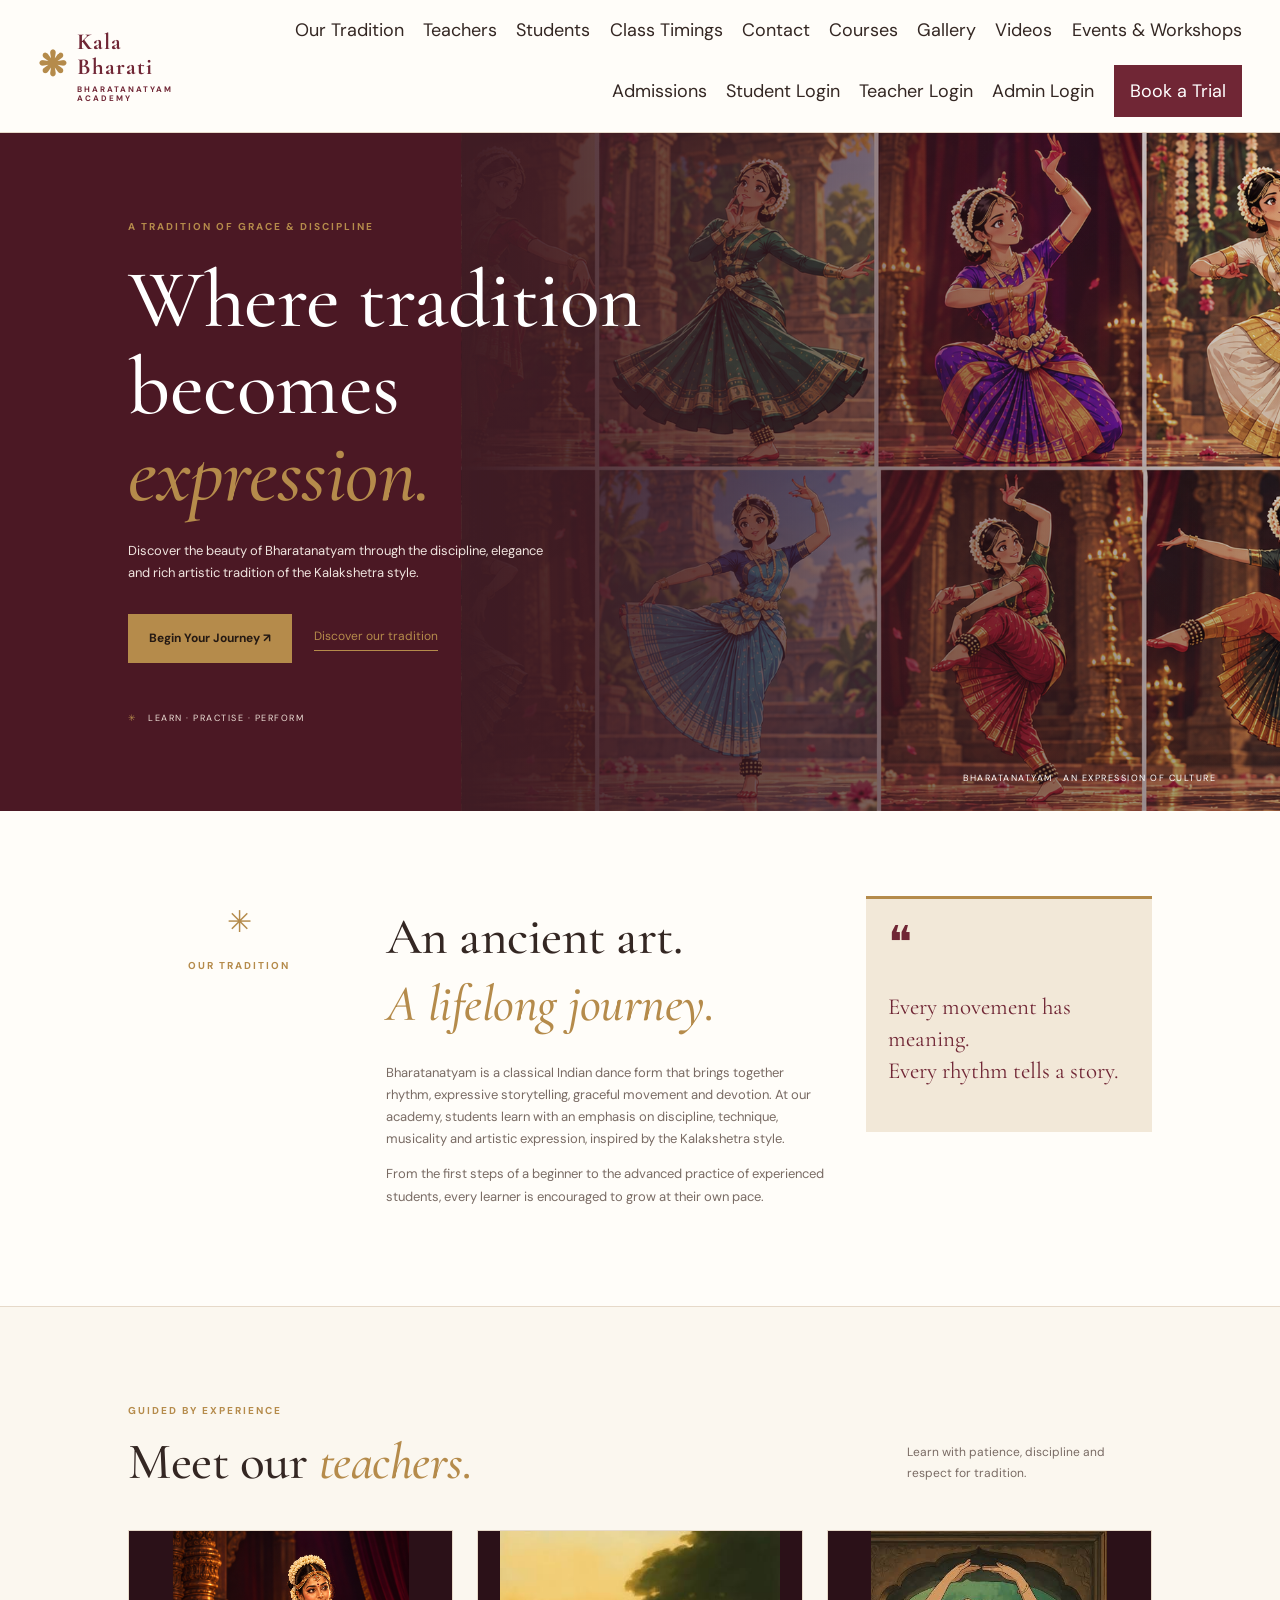
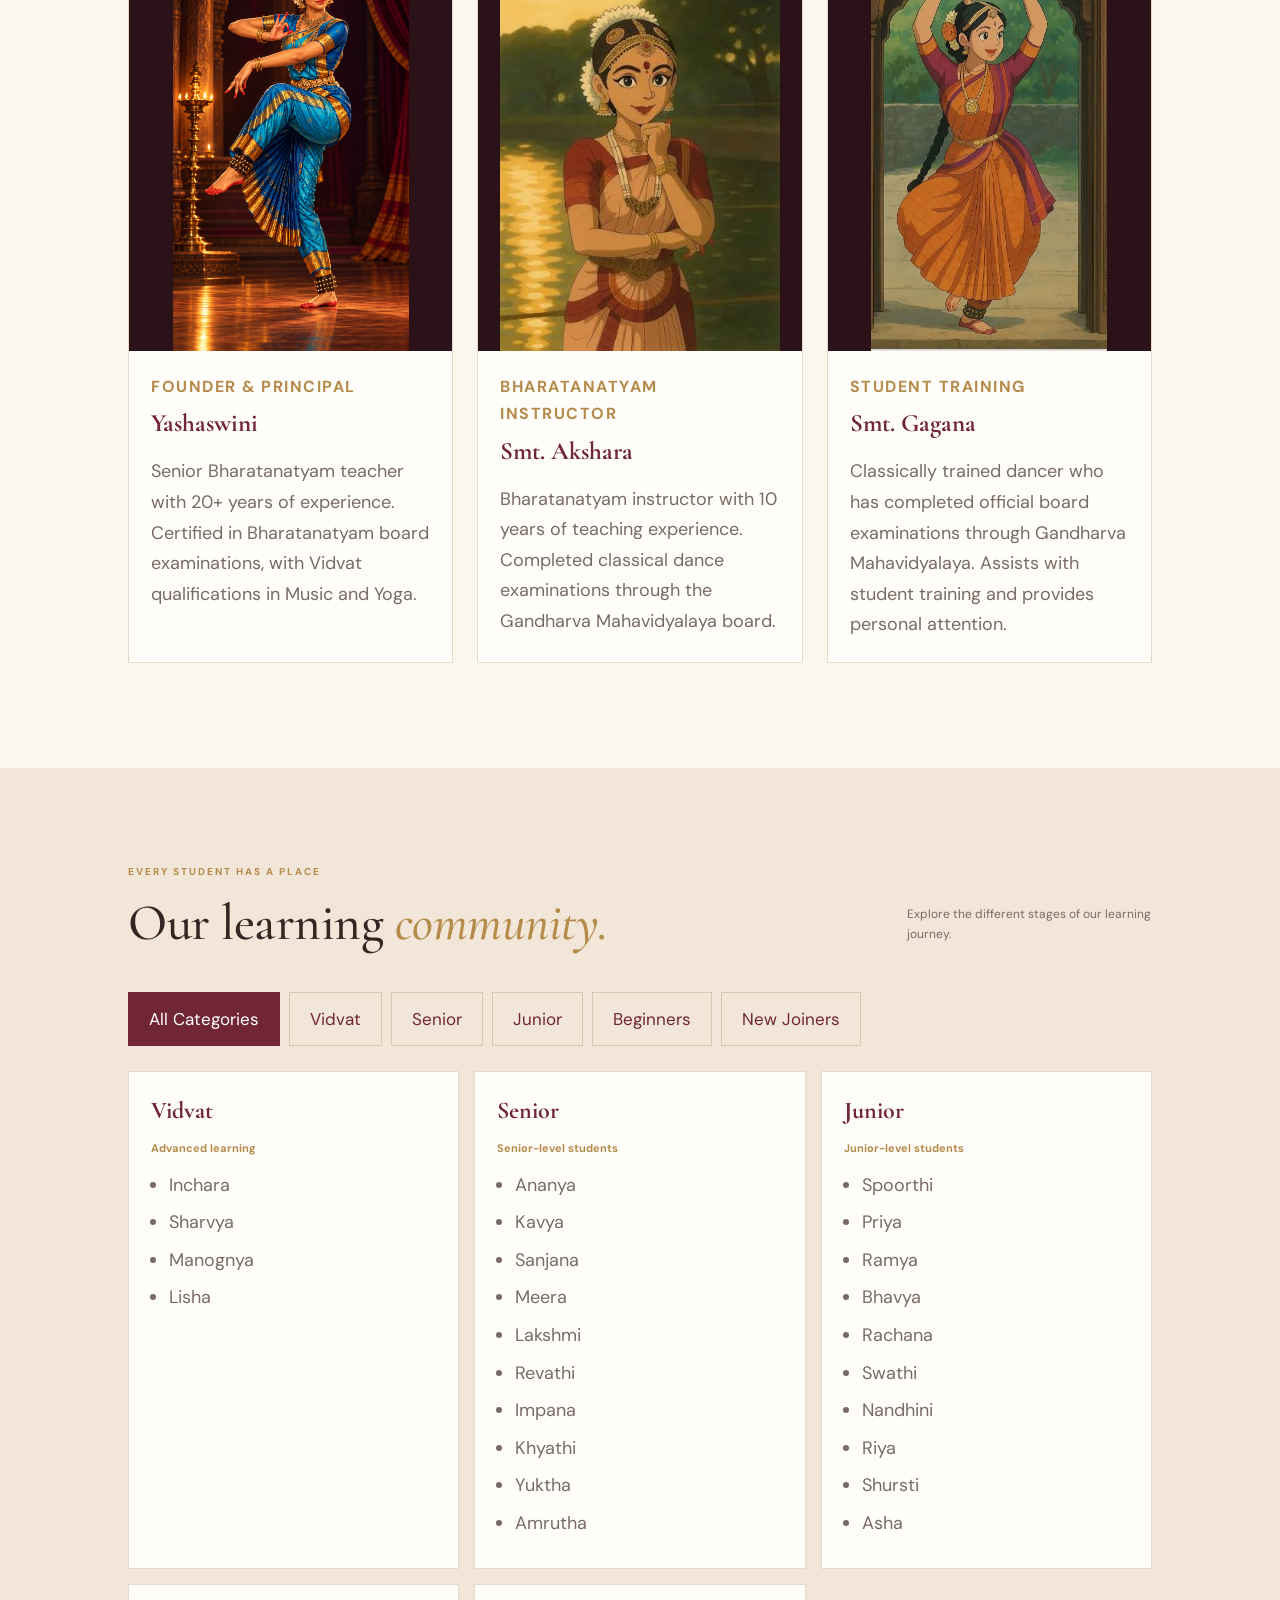
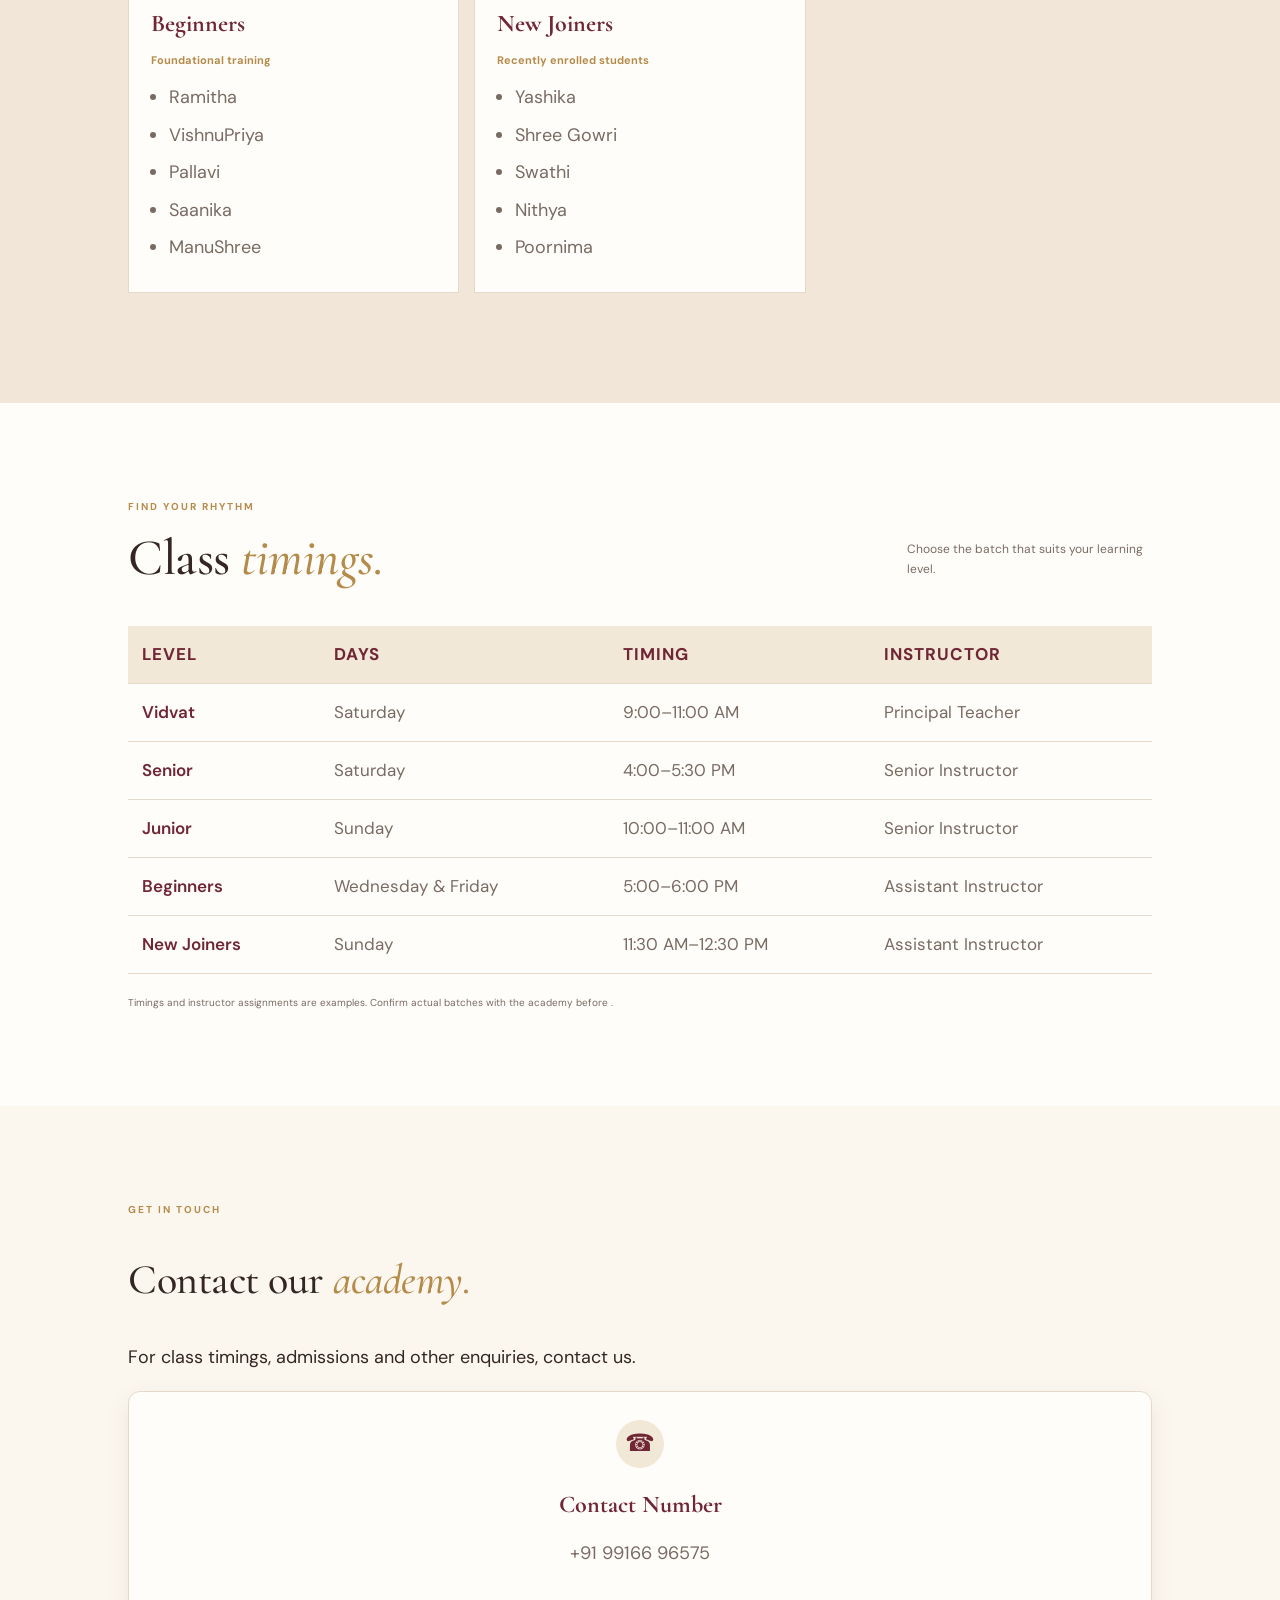
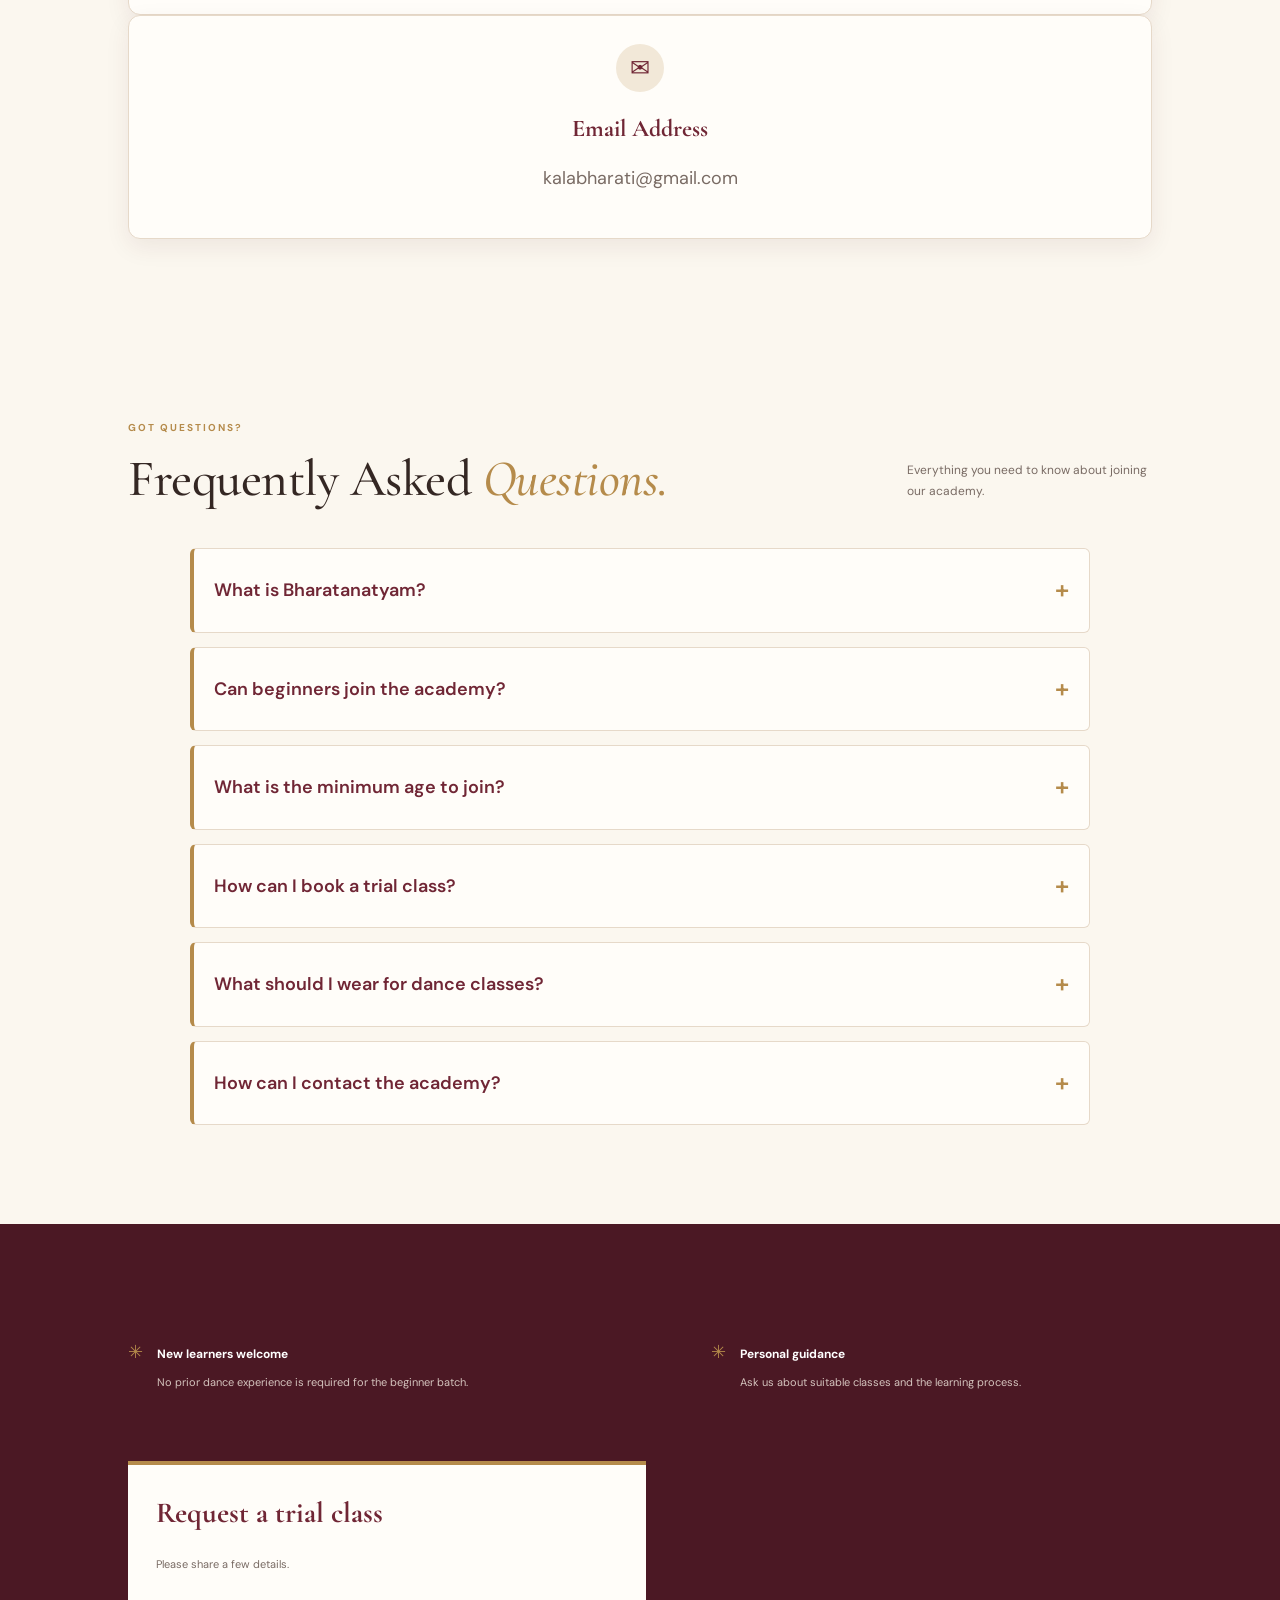
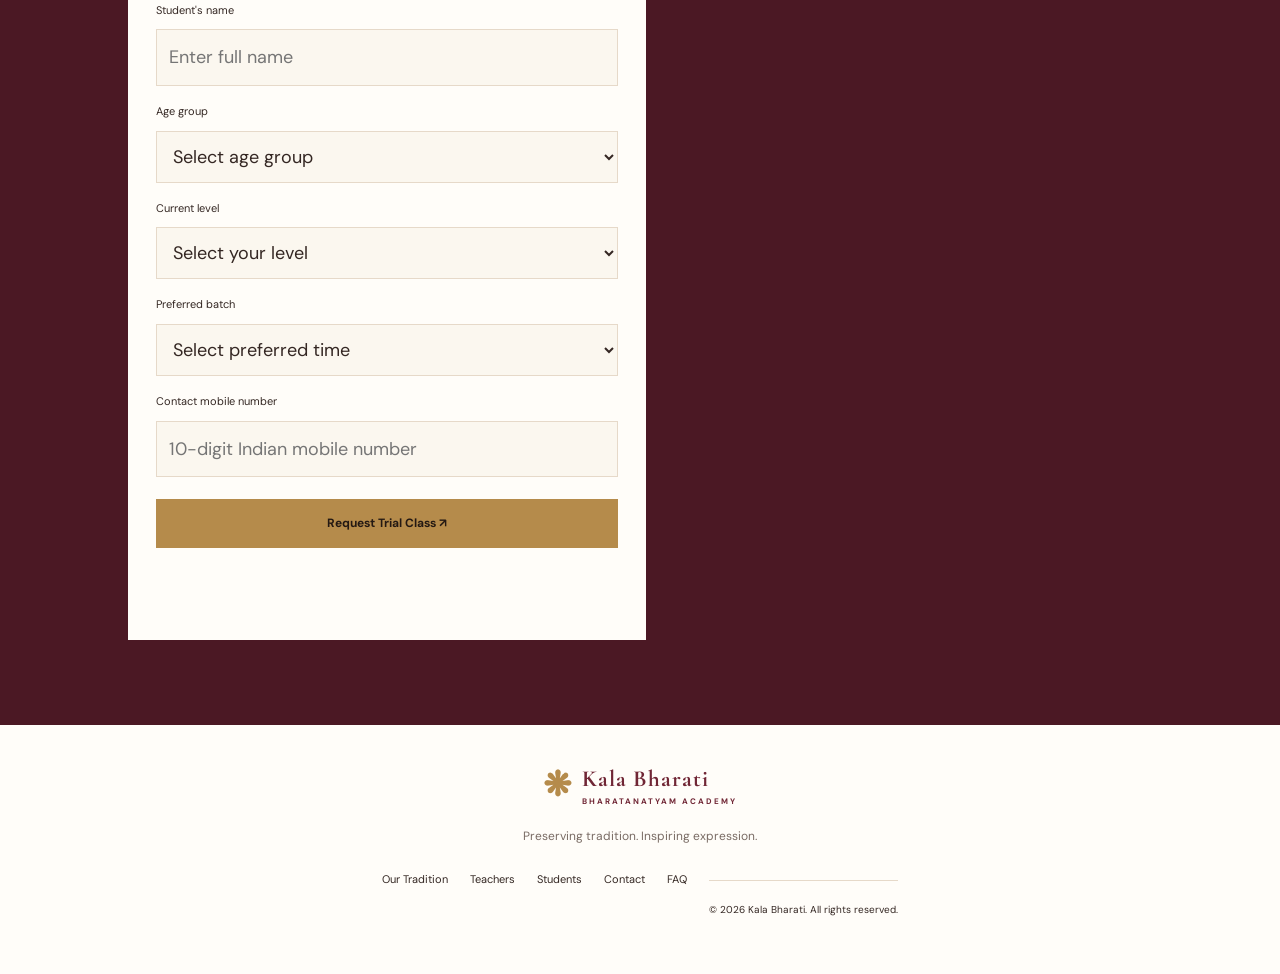
==== commit fe32d4ee: "Add files via upload worked on some features and updated it" ====
--- a/index.html
+++ b/index.html
@@ -34,6 +34,14 @@
       <a href="#students">Students</a>
       <a href="#schedule">Class Timings</a>
       <a href="#contact">Contact</a>
+      <a href="pages/courses.html">Courses</a>
+<a href="pages/gallery.html">Gallery</a>
+<a href="pages/videos.html">Videos</a>
+<a href="pages/events.html">Events & Workshops</a>
+<a href="pages/admissions.html">Admissions</a>
+<a href="pages/student-login.html">Student Login</a>
+<a href="pages/teacher-login.html">Teacher Login</a>
+<a href="pages/admin-login.html">Admin Login</a>
       <a class="nav-button" href="#booking">Book a Trial</a>
     </nav>
   </header>
--- a/style.css
+++ b/style.css
@@ -1014,4 +1014,101 @@
     padding: 0 16px 16px;
   }
 }
-```+```
+
+/* Fix full-width layout and right-side empty space */
+* {
+    box-sizing: border-box;
+}
+
+html,
+body {
+    width: 100%;
+    max-width: 100%;
+    margin: 0;
+    overflow-x: hidden;
+}
+
+img {
+    max-width: 100%;
+    height: auto;
+}
+
+/* Make the header fit the screen */
+.header {
+    width: 100%;
+    max-width: 100%;
+    padding-inline: clamp(16px, 3vw, 48px);
+    gap: 20px;
+}
+
+.navigation {
+    display: flex;
+    align-items: center;
+    justify-content: flex-end;
+    flex-wrap: wrap;
+    gap: clamp(10px, 1.5vw, 24px);
+    min-width: 0;
+}
+
+.navigation a {
+    white-space: normal;
+}
+
+/* Let main sections use the available width */
+main,
+.section,
+.hero,
+.teachers,
+.teacher-grid {
+    max-width: 100%;
+}
+
+.section {
+    width: 100%;
+}
+
+/* Make teacher cards fill the row evenly */
+.teacher-grid {
+    display: grid;
+    grid-template-columns: repeat(3, minmax(0, 1fr));
+    gap: 24px;
+    width: 100%;
+}
+
+.teacher-grid > * {
+    min-width: 0;
+    width: 100%;
+}
+
+.teacher-grid img {
+    display: block;
+    width: 100%;
+    height: 330px;
+    object-fit: cover;
+}
+
+/* Responsive layout for smaller screens */
+@media (max-width: 900px) {
+    .header {
+        flex-wrap: wrap;
+    }
+
+    .navigation {
+        justify-content: center;
+    }
+
+    .teacher-grid {
+        grid-template-columns: repeat(2, minmax(0, 1fr));
+    }
+}
+
+@media (max-width: 600px) {
+    .teacher-grid {
+        grid-template-columns: 1fr;
+    }
+
+    .teacher-grid img {
+        height: 280px;
+    }
+}
